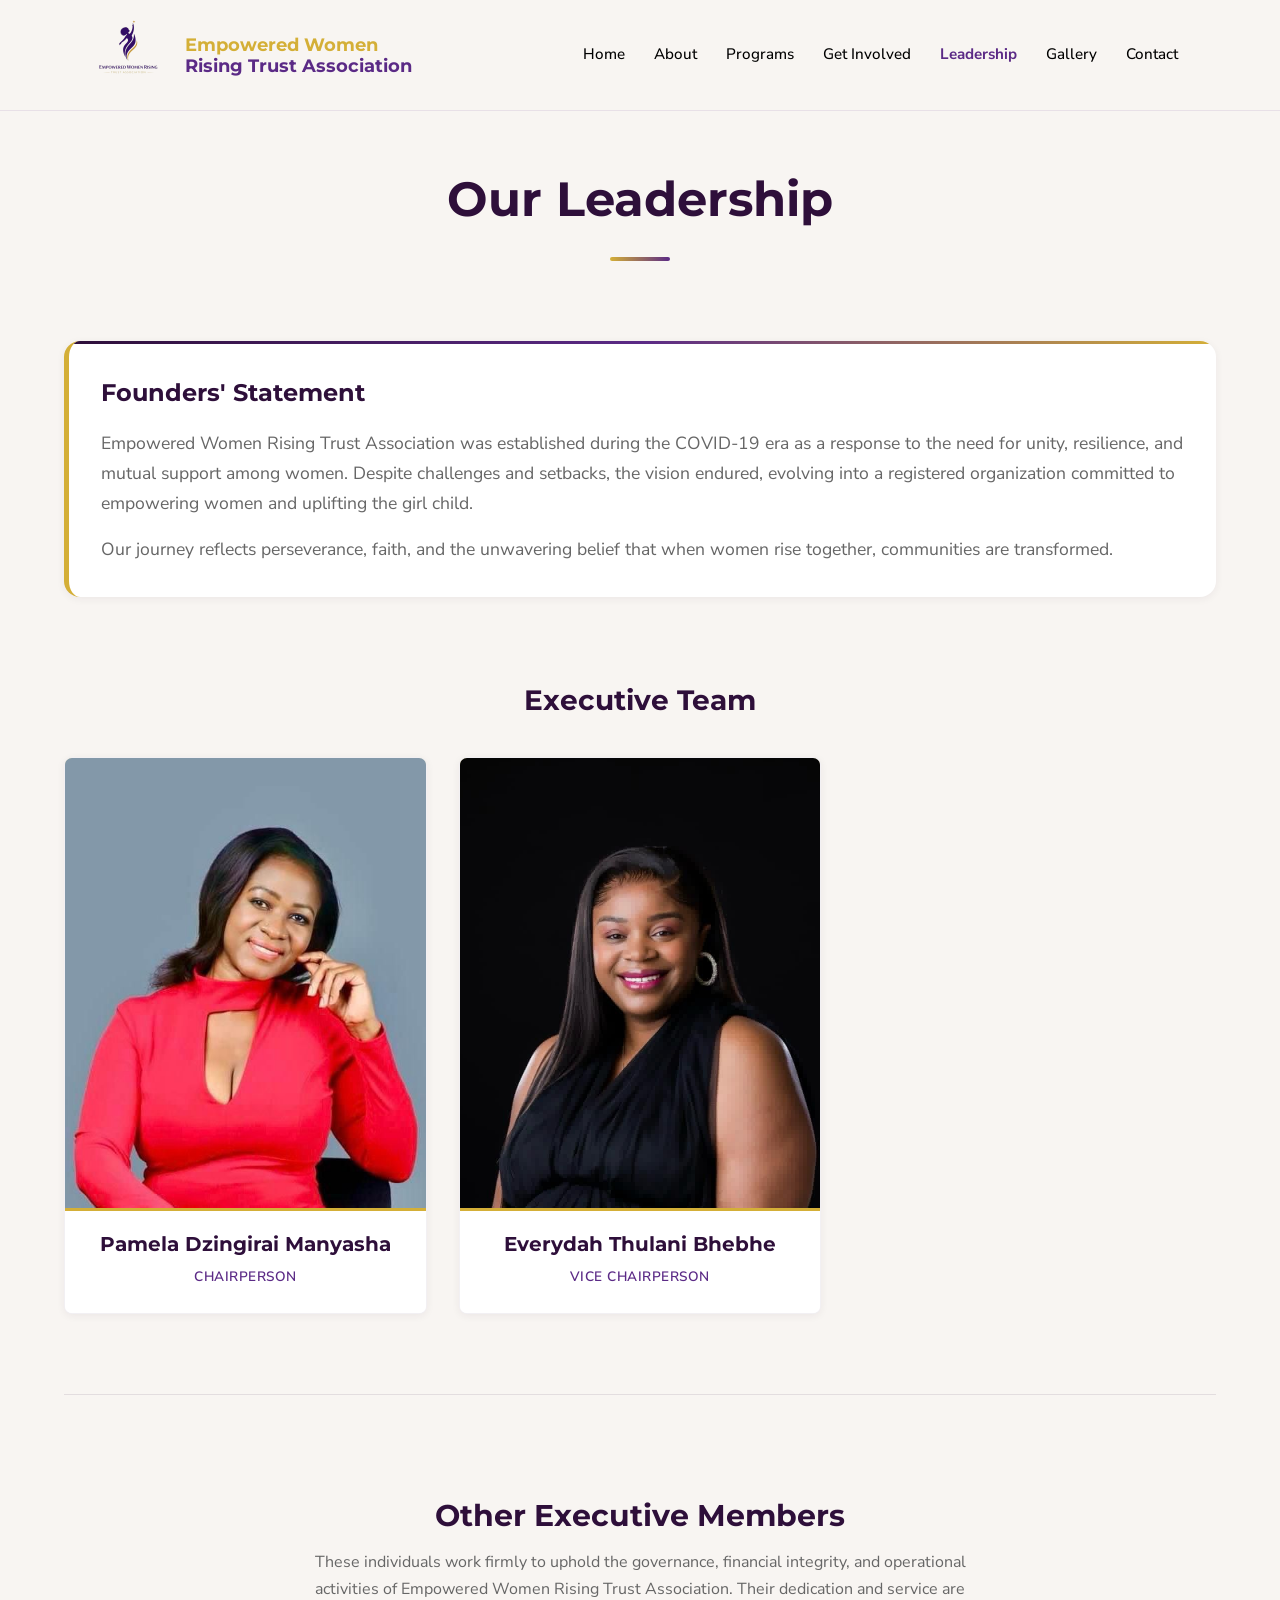
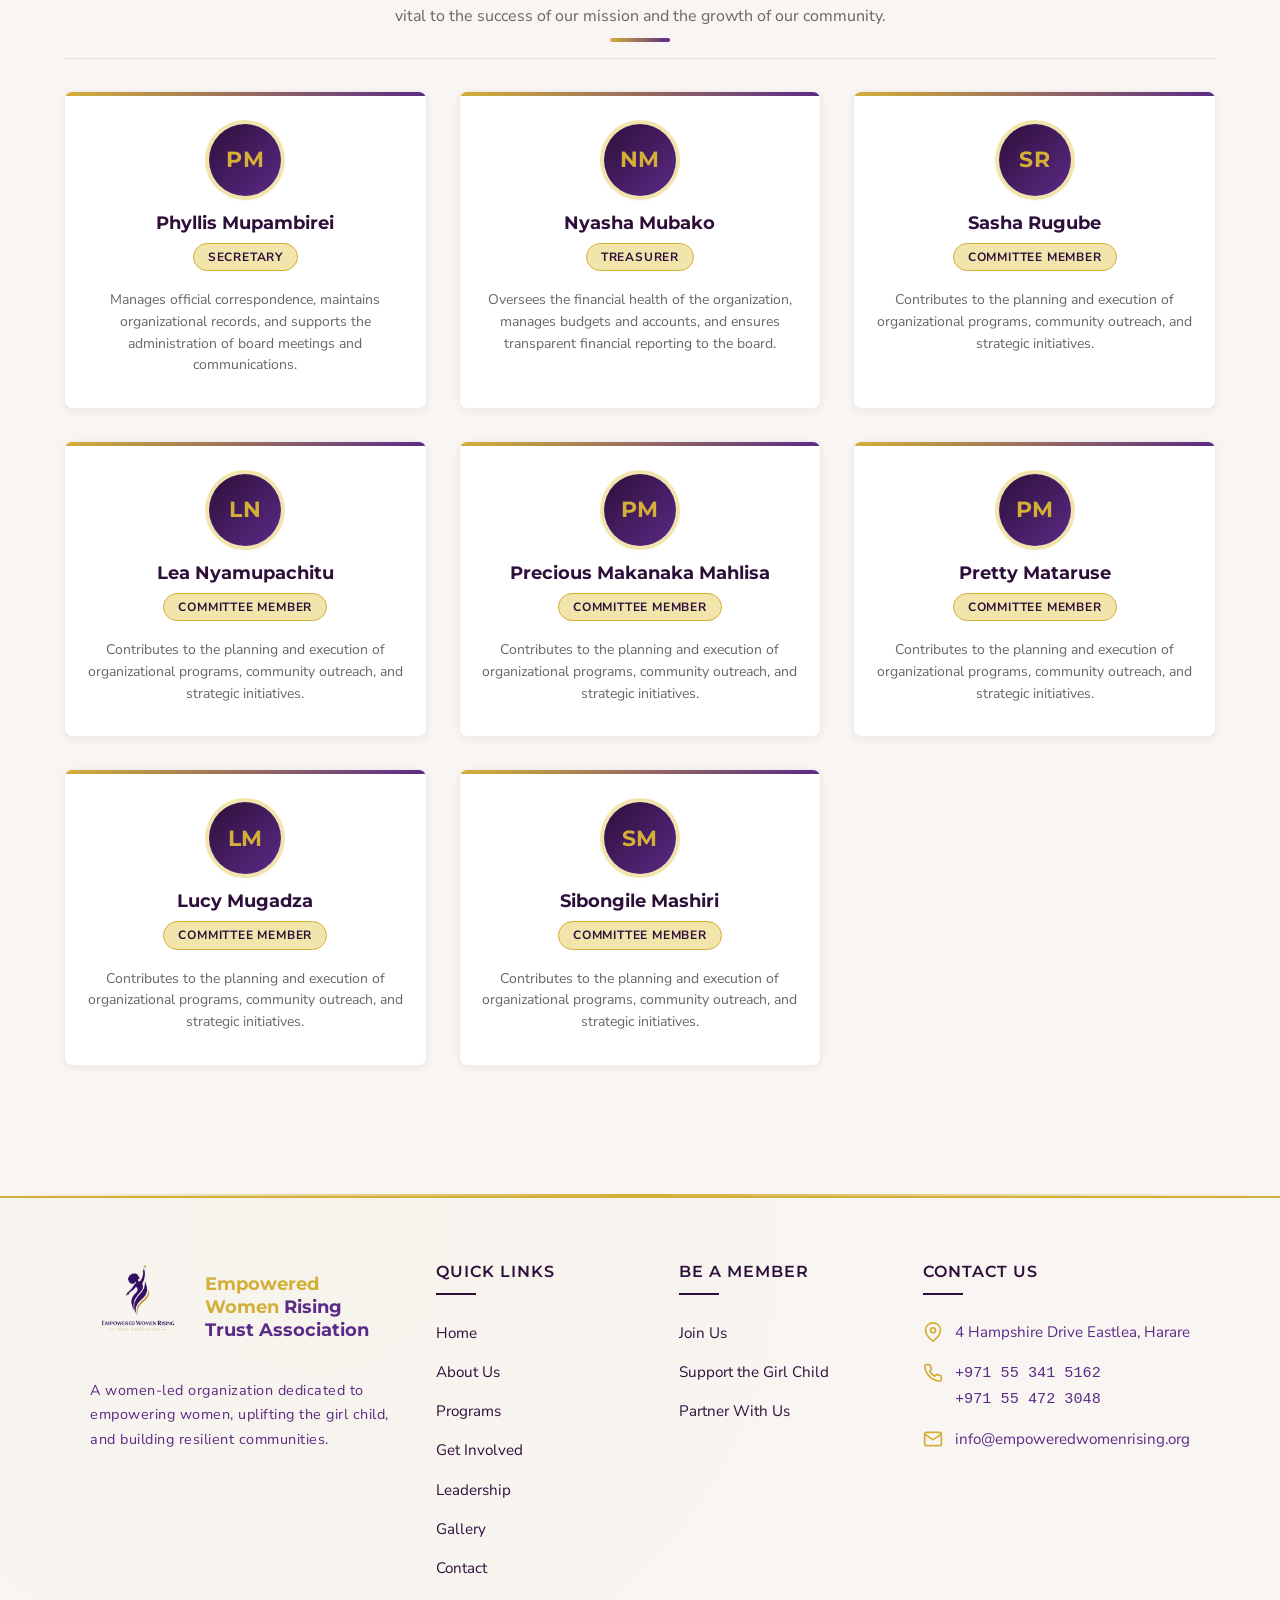
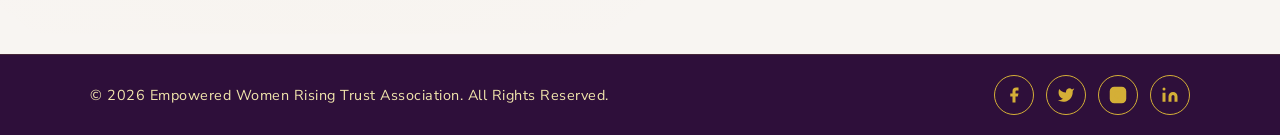
==== leadership.html @ 0caa35fe "Add files via upload" ====
<!DOCTYPE html>
  <html lang="en">
    <head>
      <meta charset="UTF-8" />
      <meta name="viewport" content="width=device-width, initial-scale=1.0" />
      <meta
        name="description"
        content="Meet the leadership team and founders of Empowered Women Rising Trust Association (EWRTA)."
      />
      <title>EWRTA | Leadership</title>

      <!-- Preconnect for performance -->
      <link rel="preconnect" href="https://fonts.googleapis.com" />
      <link rel="preconnect" href="https://fonts.gstatic.com" crossorigin />
      <link
        href="https://fonts.googleapis.com/css2?family=Manrope:wght@200..800&family=Montserrat:ital,wght@0,100..900;1,100..900&family=Noto+Sans:ital,wght@0,100..900;1,100..900&family=Nunito+Sans:ital,opsz,wght@0,6..12,200..1000;1,6..12,200..1000&display=swap"
        rel="stylesheet"
      />
      <link rel="stylesheet" href="./css/style.css" />

      <style>
        /* ============================================================
         ENTERPRISE-GRADE CSS SYSTEM
         Mobile-First | Accessible | Performance Optimized
         Color Palette: EWRTA Brand Colors
         ============================================================ */

        :root {
          /* --- Brand Colors --- */
          --deep-purple: #2e0f3a;
          --rich-purple: #5b2a86;
          --gold: #d4af37;
          --soft-gold: #f1e5ac;
          --off-white: #f8f5f2;
          --text-dark: #333333;

          /* --- Semantic Color Mappings --- */
          --color-primary: var(--deep-purple);
          --color-primary-light: var(--rich-purple);
          --color-accent: var(--gold);
          --color-accent-soft: var(--soft-gold);
          --color-bg-body: var(--off-white);
          --color-bg-card: #ffffff;
          --color-text-main: var(--text-dark);
          --color-text-muted: #666666;

          /* --- Typography Scale (Fluid) --- */
          --font-heading: "Montserrat", system-ui, sans-serif;
          --font-body: "Nunito Sans", system-ui, sans-serif;

          /* --- Spacing Scale (rem) --- */
          --space-xs: 0.5rem;
          --space-sm: 1rem;
          --space-md: 2rem;
          --space-lg: 3rem;
          --space-xl: 5rem;

          /* --- Layout & Effects --- */
          --radius: 8px;
          --radius-lg: 16px;
          --shadow-sm: 0 2px 8px rgba(46, 15, 58, 0.06);
          --shadow-md: 0 8px 24px rgba(46, 15, 58, 0.12);
          --shadow-lg: 0 15px 40px rgba(46, 15, 58, 0.15);
          --transition: 200ms ease-in-out;
        }

        /* --- Global Reset & Base --- */
        *,
        *::before,
        *::after {
          box-sizing: border-box;
          margin: 0;
          padding: 0;
        }

        body {
          font-family: "Nunito Sans", sans-serif;
          font-weight: 400;
          background-color: var(--color-bg-body);
          color: var(--color-text-main);
          line-height: 1.7;
          font-size: 1rem;
          -webkit-font-smoothing: antialiased;
          -moz-osx-font-smoothing: grayscale;
        }

        /* --- Layout Container --- */
        .container-leadership {
          width: 90%;
          max-width: 1200px;
          margin: 0 auto;
          padding: var(--space-lg) 0;
        }

        /* --- Page Header --- */
        .page-header {
          text-align: center;
          margin-bottom: var(--space-xl);
        }

        .page-header h1 {
          font-family: var(--font-heading);
          font-size: clamp(2rem, 5vw, 3rem);
          color: var(--color-primary);
          margin-bottom: var(--space-xs);
          font-weight: 700;
        }

        .page-header::after {
          content: "";
          display: block;
          width: 60px;
          height: 4px;
          background: linear-gradient(
            90deg,
            var(--color-accent),
            var(--color-primary-light)
          );
          margin: var(--space-sm) auto 0;
          border-radius: 2px;
        }

        /* --- Founders Statement Section --- */
        .statement-section {
          background-color: var(--color-bg-card);
          padding: var(--space-md);
          border-radius: var(--radius-lg);
          box-shadow: var(--shadow-sm);
          margin-bottom: var(--space-xl);
          border-left: 5px solid var(--color-accent);
          position: relative;
          overflow: hidden;
        }

        .statement-section::before {
          content: "";
          position: absolute;
          top: 0;
          left: 0;
          right: 0;
          height: 3px;
          background: linear-gradient(
            90deg,
            var(--color-primary),
            var(--color-primary-light),
            var(--color-accent)
          );
        }

        .statement-section h2 {
          font-family: var(--font-heading);
          font-size: 1.5rem;
          color: var(--color-primary);
          margin-bottom: var(--space-sm);
        }

        .statement-section p {
          margin-bottom: var(--space-sm);
          color: var(--color-text-muted);
          font-size: 1.1rem;
          line-height: 1.7;
        }

        .statement-section p:last-child {
          margin-bottom: 0;
        }

        /* --- Leadership Grid System (Executive Section) --- */
        .leadership-section h2 {
          font-family: var(--font-heading);
          font-size: 1.75rem;
          color: var(--color-primary);
          margin-bottom: var(--space-md);
          text-align: center;
        }

        .leadership-grid {
          display: grid;
          grid-template-columns: 1fr;
          gap: var(--space-md);
          justify-content: center;
        }

        @media (min-width: 640px) {
          .leadership-grid {
            grid-template-columns: repeat(2, 1fr);
          }
        }

        @media (min-width: 1024px) {
          .leadership-grid {
            grid-template-columns: repeat(3, 1fr);
          }
        }

        /* --- Profile Card Component (Executive with photos) --- */
        .profile-card {
          background: var(--color-bg-card);
          border-radius: var(--radius);
          overflow: hidden;
          box-shadow: var(--shadow-sm);
          transition: transform var(--transition), box-shadow var(--transition);
          display: flex;
          flex-direction: column;
          border: 1px solid rgba(46, 15, 58, 0.06);
        }

        .profile-card:hover {
          transform: translateY(-5px);
          box-shadow: var(--shadow-lg);
        }

        /* --- Image Area (Placeholder System) --- */
        .profile-image {
          position: relative;
          width: 100%;
          padding-bottom: 125%;
          background: linear-gradient(
            135deg,
            var(--soft-gold),
            var(--color-bg-body)
          );
          overflow: hidden;
        }

        .profile-image img {
          position: absolute;
          top: 0;
          left: 0;
          width: 100%;
          height: 100%;
          object-fit: cover;
          object-position: center top;
          transition: opacity var(--transition);
        }

        /* Placeholder text (visible when image is missing) */
        .profile-image::before {
          content: "No Photo Available";
          position: absolute;
          top: 50%;
          left: 50%;
          transform: translate(-50%, -50%);
          color: var(--rich-purple);
          font-size: 0.9rem;
          text-align: center;
          z-index: 0;
          opacity: 0.5;
        }

        .profile-image img + ::before {
          display: none;
        }

        /* --- Card Content (Executive) --- */
        .profile-content {
          padding: var(--space-sm);
          text-align: center;
          flex-grow: 1;
          display: flex;
          flex-direction: column;
          justify-content: center;
          border-top: 3px solid var(--color-accent);
          background: var(--color-bg-card);
        }

        .profile-content h3 {
          font-family: var(--font-heading);
          font-size: 1.25rem;
          color: var(--color-primary);
          margin-bottom: 4px;
          font-weight: 700;
        }

        .profile-role {
          font-weight: 600;
          color: var(--color-primary-light);
          font-size: 0.85rem;
          text-transform: uppercase;
          letter-spacing: 0.5px;
          margin-bottom: var(--space-xs);
        }

        .profile-bio {
          font-size: 0.9rem;
          color: var(--color-text-muted);
          line-height: 1.5;
        }

        /* ============================================================
         OTHER LEADERSHIP MEMBERS SECTION — NEW STYLES
         No-photo card layout. Responsive 3/2/1 column grid.
         Seamlessly integrated with existing EWRTA brand system.
         ============================================================ */

        /* --- Section Wrapper --- */
        .other-leadership-section {
          /* Top margin separates it visually from the Executive Team above */
          margin-top: var(--space-xl);
          margin-bottom: var(--space-xl);
        }

        /* --- Section Header Block --- */
        .other-leadership-header {
          text-align: center;
          margin-bottom: var(--space-md);
          position: relative;
          padding-bottom: var(--space-sm);
        }

        /* Decorative gradient underline — mirrors .page-header::after */
        .other-leadership-header::after {
          content: "";
          display: block;
          width: 60px;
          height: 4px;
          background: linear-gradient(
            90deg,
            var(--color-accent),
            var(--color-primary-light)
          );
          margin: var(--space-xs) auto 0;
          border-radius: 2px;
        }

        .other-leadership-header h2 {
          font-family: var(--font-heading);
          font-size: clamp(
            1.5rem,
            3vw,
            1.875rem
          ); /* fluid: 1.5rem → 1.875rem */
          font-weight: 700;
          color: var(--color-primary);
          margin-bottom: var(--space-xs);
        }

        .other-leadership-header p {
          font-family: var(--font-body);
          font-size: 1rem;
          color: var(--color-text-muted);
          max-width: 680px;
          margin: var(--space-xs) auto 0;
          line-height: 1.7;
        }

        /* --- Responsive Grid: 1 → 2 → 3 columns --- */
        .other-leadership-grid {
          display: grid;
          grid-template-columns: 1fr; /* Mobile: 1 column  */
          gap: var(--space-md);
        }

        /* Tablet: 2 columns at 640px+ */
        @media (min-width: 640px) {
          .other-leadership-grid {
            grid-template-columns: repeat(2, 1fr);
          }
        }

        /* Desktop: 3 columns at 1024px+ */
        @media (min-width: 1024px) {
          .other-leadership-grid {
            grid-template-columns: repeat(3, 1fr);
          }
        }

        /* --- No-Photo Member Card --- */
        .member-card {
          background: var(--color-bg-card);
          border-radius: var(--radius);
          border: 1px solid rgba(46, 15, 58, 0.08);
          box-shadow: var(--shadow-sm);
          padding: var(--space-md) var(--space-sm);
          display: flex;
          flex-direction: column;
          align-items: center;
          text-align: center;
          transition: transform var(--transition), box-shadow var(--transition),
            border-color var(--transition);
          position: relative;
          overflow: hidden;
        }

        /* Decorative top accent bar — matches .profile-content border-top */
        .member-card::before {
          content: "";
          position: absolute;
          top: 0;
          left: 0;
          right: 0;
          height: 4px;
          background: linear-gradient(
            90deg,
            var(--color-accent),
            var(--color-primary-light)
          );
          border-radius: var(--radius) var(--radius) 0 0;
        }

        /* Subtle hover lift — matches .profile-card:hover */
        .member-card:hover {
          transform: translateY(-5px);
          box-shadow: var(--shadow-lg);
          border-color: rgba(46, 15, 58, 0.14);
        }

        /* --- Role Icon / Avatar Placeholder --- */
        /*
        A decorative monogram circle replaces the profile photo.
        It uses the member's initials set via the data-initials attribute.
        Falls back to a generic icon if not provided.
      */
        .member-avatar {
          width: 72px;
          height: 72px;
          border-radius: 50%;
          background: linear-gradient(
            135deg,
            var(--color-primary) 0%,
            var(--color-primary-light) 100%
          );
          display: flex;
          align-items: center;
          justify-content: center;
          margin-bottom: var(--space-sm);
          flex-shrink: 0;
          /* Soft golden ring to tie into brand accent */
          box-shadow: 0 0 0 4px var(--soft-gold), var(--shadow-sm);
        }

        .member-avatar span {
          font-family: var(--font-heading);
          font-size: 1.35rem;
          font-weight: 700;
          color: var(--color-accent);
          letter-spacing: 0.5px;
          text-transform: uppercase;
          line-height: 1;
          user-select: none;
        }

        /* --- Card Text Content --- */
        .member-info {
          display: flex;
          flex-direction: column;
          align-items: center;
          gap: 4px;
          flex-grow: 1;
        }

        /* Member Name */
        .member-name {
          font-family: var(--font-heading);
          font-size: 1.1rem;
          font-weight: 700;
          color: var(--color-primary);
          margin-bottom: 2px;
          line-height: 1.3;
        }

        /* Role Badge — pill shape matching brand colors */
        .member-role-badge {
          display: inline-block;
          font-family: var(--font-body);
          font-size: 0.75rem;
          font-weight: 700;
          text-transform: uppercase;
          letter-spacing: 0.8px;
          color: var(--color-primary);
          background-color: var(--color-accent-soft);
          border: 1px solid var(--color-accent);
          border-radius: 999px; /* pill shape */
          padding: 3px 14px;
          margin-top: 2px;
          margin-bottom: var(--space-xs);
        }

        /* Short responsibility description */
        .member-description {
          font-family: var(--font-body);
          font-size: 0.875rem;
          color: var(--color-text-muted);
          line-height: 1.55;
          margin-top: 6px;
        }

        /* --- Divider between Executive section and Other Leadership section --- */
        .section-divider {
          border: none;
          border-top: 1px solid rgba(46, 15, 58, 0.1);
          margin: var(--space-xl) 0 var(--space-xl);
        }

        /* ============================================================
         GLOBAL ACCESSIBILITY & UTILITY
         ============================================================ */

        /* Focus states */
        a:focus,
        button:focus {
          outline: 3px solid var(--color-accent);
          outline-offset: 2px;
        }

        /* Text selection */
        ::selection {
          background: var(--color-accent);
          color: var(--color-primary);
        }
      </style>
    </head>
    <body>
      <!-- =====================================================
         SITE HEADER (Unchanged from original template)
         ===================================================== -->
      <header>
        <div class="container">
          <div class="header-left">
            <img class="logo" src="./img/ewrta.png" alt="EWRTA Logo" />
            <div id="branding">
              <h1><span class="highlight">Empowered Women</span></h1>
              <h1>Rising Trust Association</h1>
            </div>
          </div>
          <input type="checkbox" id="nav-toggle" class="nav-toggle" />
          <label for="nav-toggle" class="menu-icon" aria-label="Toggle Menu">
            <span></span><span></span><span></span>
          </label>
          <nav>
            <ul>
              <li><a href="./index.html">Home</a></li>
              <li><a href="./about.html">About</a></li>
              <li><a href="./programs&initiatives.html">Programs</a></li>
              <li><a href="./get-involved.html">Get Involved</a></li>
              <li class="current">
                <a href="./leadership.html">Leadership</a>
              </li>
              <li><a href="./gallery.html">Gallery</a></li>
              <li><a href="./contact.html">Contact</a></li>
            </ul>
          </nav>
        </div>
      </header>

      <!-- =====================================================
         MAIN CONTENT
         ===================================================== -->
      <main class="container-leadership" role="main">
        <!-- ── Page Title ──────────────────────────────────── -->
        <section class="page-header">
          <h1>Our Leadership</h1>
        </section>

        <!-- ── Founders' Statement ────────────────────────── -->
        <section class="statement-section" aria-labelledby="statement-heading">
          <h2 id="statement-heading">Founders' Statement</h2>
          <p>
            Empowered Women Rising Trust Association was established during the
            COVID-19 era as a response to the need for unity, resilience, and
            mutual support among women. Despite challenges and setbacks, the
            vision endured, evolving into a registered organization committed to
            empowering women and uplifting the girl child.
          </p>
          <p>
            Our journey reflects perseverance, faith, and the unwavering belief
            that when women rise together, communities are transformed.
          </p>
        </section>

        <!-- ── Executive Team (Original, Unchanged) ───────── -->
        <section class="leadership-section" aria-labelledby="team-heading">
          <h2 id="team-heading">Executive Team</h2>

          <div class="leadership-grid">
            <!-- Card 1: Chairperson -->
            <article class="profile-card">
              <figure class="profile-image">
                <img
                  src="./img/g9.jpeg"
                  alt="Portrait of Pamela Dzingirai Manyasha, Chairperson"
                  loading="lazy"
                />
              </figure>
              <div class="profile-content">
                <h3>Pamela Dzingirai Manyasha</h3>
                <span class="profile-role">Chairperson</span>
                <p class="profile-bio"></p>
              </div>
            </article>

            <!-- Card 2: Vice Chairperson -->
            <article class="profile-card">
              <figure class="profile-image">
                <img
                  src="./img/g10.jpeg"
                  alt="Portrait of Everydah Thulani Bhebhe, Vice Chairperson"
                  loading="lazy"
                />
              </figure>
              <div class="profile-content">
                <h3>Everydah Thulani Bhebhe</h3>
                <span class="profile-role">Vice Chairperson</span>
                <p class="profile-bio"></p>
              </div>
            </article>
          </div>
        </section>
        <!-- ── END: Executive Team ─────────────────────────── -->

        <!-- =====================================================
           SECTION DIVIDER
           Visual separator between Executive and Other Leadership
           ===================================================== -->
        <hr class="section-divider" aria-hidden="true" />

        <!-- =====================================================
           OTHER LEADERSHIP MEMBERS SECTION
           ─────────────────────────────────────────────────────
           Displays: Secretary, Treasurer, and six Committee
           Members in a responsive no-photo card grid.

           HOW TO EDIT:
           • To update a name → change the text inside <h3 class="member-name">
           • To update initials → change the text inside <span> inside .member-avatar
           • To update role → change the text inside <span class="member-role-badge">
           • To update description → change text inside <p class="member-description">
           • To add a new card → copy any <article class="member-card"> block
           ===================================================== -->
        <section
          class="other-leadership-section"
          aria-labelledby="other-leadership-heading"
        >
          <!-- Section Header -->
          <header class="other-leadership-header">
            <h2 id="other-leadership-heading">Other Executive Members</h2>
            <p>
              These individuals work firmly to uphold
              the governance, financial integrity, and operational activities of
              Empowered Women Rising Trust Association. Their dedication and service are vital to the success of
              our mission and the growth of our community.
            </p>
          </header>

          <!-- ── Member Cards Grid ──────────────────────────── -->
          <div class="other-leadership-grid">
            <!-- ── CARD: Secretary ──────────────────────────── -->
            <!--
            Edit: Replace "Phyllis Mupambirei" with the actual member name.
            Edit: Replace "PM" with the member's initials (max 2–3 letters).
          -->
            <article
              class="member-card"
              aria-label="Leadership card for Secretary"
            >
              <!-- Initials Avatar -->
              <div class="member-avatar" aria-hidden="true">
                <span>PM</span>
              </div>
              <!-- Member Info -->
              <div class="member-info">
                <h3 class="member-name">Phyllis Mupambirei</h3>
                <span class="member-role-badge">Secretary</span>
                <p class="member-description">
                  Manages official correspondence, maintains organizational
                  records, and supports the administration of board meetings and
                  communications.
                </p>
              </div>
            </article>
            <!-- ── END: Secretary ────────────────────────────── -->

            <!-- ── CARD: Treasurer ───────────────────────────── -->
            <!--
            Edit: Replace "Nyasha Mubako" with the actual member name.
            Edit: Replace "NM" with the member's initials.
          -->
            <article
              class="member-card"
              aria-label="Leadership card for Treasurer"
            >
              <div class="member-avatar" aria-hidden="true">
                <span>NM</span>
              </div>
              <div class="member-info">
                <h3 class="member-name">Nyasha Mubako</h3>
                <span class="member-role-badge">Treasurer</span>
                <p class="member-description">
                  Oversees the financial health of the organization, manages
                  budgets and accounts, and ensures transparent financial
                  reporting to the board.
                </p>
              </div>
            </article>
            <!-- ── END: Treasurer ────────────────────────────── -->

            <!-- ── CARD: Committee Member 1 ──────────────────── -->
            <!--
            Edit: Replace "Member Name" with the actual member name.
            Edit: Replace "XX" with the member's initials.
          -->
            <article
              class="member-card"
              aria-label="Leadership card for Committee Member"
            >
              <div class="member-avatar" aria-hidden="true">
                <span>SR</span>
              </div>
              <div class="member-info">
                <h3 class="member-name">Sasha Rugube</h3>
                <span class="member-role-badge">Committee Member</span>
                <p class="member-description">
                  Contributes to the planning and execution of organizational
                  programs, community outreach, and strategic initiatives.
                </p>
              </div>
            </article>
            <!-- ── END: Committee Member 1 ───────────────────── -->

            <!-- ── CARD: Committee Member 2 ──────────────────── -->
            <article
              class="member-card"
              aria-label="Leadership card for Committee Member"
            >
              <div class="member-avatar" aria-hidden="true">
                <span>LN</span>
              </div>
              <div class="member-info">
                <h3 class="member-name">Lea Nyamupachitu</h3>
                <span class="member-role-badge">Committee Member</span>
                <p class="member-description">
                  Contributes to the planning and execution of organizational
                  programs, community outreach, and strategic initiatives.
                </p>
              </div>
            </article>
            <!-- ── END: Committee Member 2 ───────────────────── -->

            <!-- ── CARD: Committee Member 3 ──────────────────── -->
            <article
              class="member-card"
              aria-label="Leadership card for Committee Member"
            >
              <div class="member-avatar" aria-hidden="true">
                <span>PM</span>
              </div>
              <div class="member-info">
                <h3 class="member-name">Precious Makanaka Mahlisa</h3>
                <span class="member-role-badge">Committee Member</span>
                <p class="member-description">
                  Contributes to the planning and execution of organizational
                  programs, community outreach, and strategic initiatives.
                </p>
              </div>
            </article>
            <!-- ── END: Committee Member 3 ───────────────────── -->

            <!-- ── CARD: Committee Member 4 ──────────────────── -->
            <article
              class="member-card"
              aria-label="Leadership card for Committee Member"
            >
              <div class="member-avatar" aria-hidden="true">
                <span>PM</span>
              </div>
              <div class="member-info">
                <h3 class="member-name">Pretty Mataruse</h3>
                <span class="member-role-badge">Committee Member</span>
                <p class="member-description">
                  Contributes to the planning and execution of organizational
                  programs, community outreach, and strategic initiatives.
                </p>
              </div>
            </article>
            <!-- ── END: Committee Member 4 ───────────────────── -->

            <!-- ── CARD: Committee Member 5 ──────────────────── -->
            <article
              class="member-card"
              aria-label="Leadership card for Committee Member"
            >
              <div class="member-avatar" aria-hidden="true">
                <span>LM</span>
              </div>
              <div class="member-info">
                <h3 class="member-name">Lucy Mugadza</h3>
                <span class="member-role-badge">Committee Member</span>
                <p class="member-description">
                  Contributes to the planning and execution of organizational
                  programs, community outreach, and strategic initiatives.
                </p>
              </div>
            </article>
            <!-- ── END: Committee Member 5 ───────────────────── -->

            <!-- ── CARD: Committee Member 6 ──────────────────── -->
            <article
              class="member-card"
              aria-label="Leadership card for Committee Member"
            >
              <div class="member-avatar" aria-hidden="true">
                <span>SM</span>
              </div>
              <div class="member-info">
                <h3 class="member-name">Sibongile Mashiri</h3>
                <span class="member-role-badge">Committee Member</span>
                <p class="member-description">
                  Contributes to the planning and execution of organizational
                  programs, community outreach, and strategic initiatives.
                </p>
              </div>
            </article>
            <!-- ── END: Committee Member 6 ───────────────────── -->
          </div>
          <!-- ── END: Member Cards Grid ─────────────────────── -->
        </section>
        <!-- ── END: Other Leadership Members Section ───────── -->
      </main>

      <hr class="divider" />

      <!-- =====================================================
         SITE FOOTER (Unchanged from original template)
         ===================================================== -->
      <footer class="site-footer">
        <div class="footer-top">
          <div class="container footer-grid">
            <!-- About -->
            <div class="footer-section footer-about">
              <div class="footer-branding">
                <img
                  class="footer-logo"
                  src="./img/ewrta.png"
                  alt="EWRTA Logo"
                />
                <h3>
                  <span class="emp">Empowered Women</span> Rising Trust
                  Association
                </h3>
              </div>
              <p id="footer-description">
                A women-led organization dedicated to empowering women,
                uplifting the girl child, and building resilient communities.
              </p>
            </div>

            <!-- Quick Links -->
            <div class="footer-section">
              <h4 class="footer-heading">Quick Links</h4>
              <ul class="footer-links">
                <li><a href="./index.html">Home</a></li>
                <li><a href="./about.html">About Us</a></li>
                <li><a href="./programs&initiatives.html">Programs</a></li>
                <li><a href="./get-involved.html">Get Involved</a></li>
                <li><a href="./leadership.html">Leadership</a></li>
                <li><a href="./gallery.html">Gallery</a></li>
                <li><a href="./contact.html">Contact</a></li>
              </ul>
            </div>

            <!-- Initiatives -->
            <div class="footer-section">
              <h4 class="footer-heading">Be A Member</h4>
              <ul class="footer-links">
                <li><a href="./contact.html">Join Us</a></li>
                <li><a href="#">Support the Girl Child</a></li>
                <li><a href="#">Partner With Us</a></li>
              </ul>
            </div>

            <!-- Contact Info -->
            <div class="footer-section">
              <h4 class="footer-heading">Contact Us</h4>
              <ul class="footer-contact">
                <li>
                  <svg
                    class="contact-icon"
                    viewBox="0 0 24 24"
                    fill="none"
                    stroke="currentColor"
                    stroke-width="2"
                  >
                    <path
                      d="M21 10c0 7-9 13-9 13s-9-6-9-13a9 9 0 0 1 18 0z"
                    ></path>
                    <circle cx="12" cy="10" r="3"></circle>
                  </svg>
                  <span>4 Hampshire Drive Eastlea, Harare</span>
                </li>
                <li>
                  <svg
                    class="contact-icon"
                    viewBox="0 0 24 24"
                    fill="none"
                    stroke="currentColor"
                    stroke-width="2"
                  >
                    <path
                      d="M22 16.92v3a2 2 0 0 1-2.18 2 19.79 19.79 0 0 1-8.63-3.07 19.5 19.5 0 0 1-6-6 19.79 19.79 0 0 1-3.07-8.67A2 2 0 0 1 4.11 2h3a2 2 0 0 1 2 1.72 12.84 12.84 0 0 0 .7 2.81 2 2 0 0 1-.45 2.11L8.09 9.91a16 16 0 0 0 6 6l1.27-1.27a2 2 0 0 1 2.11-.45 12.84 12.84 0 0 0 2.81.7A2 2 0 0 1 22 16.92z"
                    ></path>
                  </svg>
                  <span>
                    <pre>+971 55 341 5162</pre>
                    <pre>+971 55 472 3048</pre>
                  </span>
                </li>
                <li>
                  <svg
                    class="contact-icon"
                    viewBox="0 0 24 24"
                    fill="none"
                    stroke="currentColor"
                    stroke-width="2"
                  >
                    <path
                      d="M4 4h16c1.1 0 2 .9 2 2v12c0 1.1-.9 2-2 2H4c-1.1 0-2-.9-2-2V6c0-1.1.9-2 2-2z"
                    ></path>
                    <polyline points="22,6 12,13 2,6"></polyline>
                  </svg>
                  <span>info@empoweredwomenrising.org</span>
                </li>
              </ul>
            </div>
          </div>
        </div>

        <div class="footer-bottom">
          <div class="container footer-bottom-content">
            <p class="copyright">
              © 2026 Empowered Women Rising Trust Association. All Rights
              Reserved.
            </p>
            <div class="footer-social">
              <a href="#" class="social-link" aria-label="Facebook">
                <svg viewBox="0 0 24 24" fill="currentColor">
                  <path
                    d="M18 2h-3a5 5 0 0 0-5 5v3H7v4h3v8h4v-8h3l1-4h-4V7a1 1 0 0 1 1-1h3z"
                  ></path>
                </svg>
              </a>
              <a href="#" class="social-link" aria-label="Twitter">
                <svg viewBox="0 0 24 24" fill="currentColor">
                  <path
                    d="M23 3a10.9 10.9 0 0 1-3.14 1.53 4.48 4.48 0 0 0-7.86 3v1A10.66 10.66 0 0 1 3 4s-4 9 5 13a11.64 11.64 0 0 1-7 2c9 5 20 0 20-11.5a4.5 4.5 0 0 0-.08-.83A7.72 7.72 0 0 0 23 3z"
                  ></path>
                </svg>
              </a>
              <a href="#" class="social-link" aria-label="Instagram">
                <svg
                  viewBox="0 0 24 24"
                  fill="none"
                  stroke="currentColor"
                  stroke-width="2"
                >
                  <rect x="2" y="2" width="20" height="20" rx="5" ry="5"></rect>
                  <path
                    d="M16 11.37A4 4 0 1 1 12.63 8 4 4 0 0 1 16 11.37z"
                  ></path>
                  <line x1="17.5" y1="6.5" x2="17.51" y2="6.5"></line>
                </svg>
              </a>
              <a href="#" class="social-link" aria-label="LinkedIn">
                <svg viewBox="0 0 24 24" fill="currentColor">
                  <path
                    d="M16 8a6 6 0 0 1 6 6v7h-4v-7a2 2 0 0 0-2-2 2 2 0 0 0-2 2v7h-4v-7a6 6 0 0 1 6-6z"
                  ></path>
                  <rect x="2" y="9" width="4" height="12"></rect>
                  <circle cx="4" cy="4" r="2"></circle>
                </svg>
              </a>
            </div>
          </div>
        </div>
      </footer>
    </body>
  </html>
</V>
---- css/style.css ----
/* ===== GLOBAL RESET & VARIABLES ===== */
:root {
  --deep-purple: #2E0F3A;
  --rich-purple: #5B2A86;
  --gold: #D4AF37;
  --soft-gold: #F1E5AC;
  --off-white: #F8F5F2;
  --text-dark: #333333;
}

* {
  margin: 0;
  padding: 0;
  box-sizing: border-box;
}

body {
  font-family: "Nunito Sans", sans-serif;
  font-weight: 400;
  line-height: 1.7;
  color: var(--text-dark);
  background-color: var(--off-white);
}

ul {
  list-style: none;
}

img {
  max-width: 100%;
  height: auto;
}

.container {
  width: 90%;
  max-width: 1100px;
  margin: auto;
  overflow: hidden; /* Containing floats if needed, but mostly using flex now */
}

/* ===== HEADER & NAVIGATION ===== */
header {
  background: #F8F5F2;
  padding: 15px 0;
  border-bottom: 1px solid rgba(91, 42, 134, 0.1);
  position: sticky;
  top: 0;
  z-index: 999;
}

header .container {
  display: flex;
  justify-content: space-between;
  align-items: center;
  position: relative;
}

.header-left {
  display: flex;
  align-items: center;
  gap: 15px;
}

.logo {
  width: 80px; /* Adjusted for better header fit */
  height: auto;
}

#branding h1 {
  font-family: "Montserrat", sans-serif;
  font-size: 1.1rem;
  line-height: 1.2;
  color: var(--rich-purple);
  margin: 0;
  font-weight: 700;
}

.highlight {
  color: var(--gold);
}

/* NAVIGATION */
nav ul {
  display: flex;
  gap: 5px;
}

nav a {
  text-decoration: none;
  color: #000000;
  font-size: 0.95rem;
  padding: 8px 12px;
  border-radius: 4px;
  transition: all 0.3s ease;
  font-weight: 500;
}

nav li.current a {
  color: var(--rich-purple);
  font-weight: 700;
}

nav a:hover {
  color: var(--rich-purple);
  background-color: rgba(91, 42, 134, 0.05);
}

/* HAMBURGER MENU (Hidden on Desktop) */
.menu-icon,
.nav-toggle {
  display: none;
}

/* ===== SHOWCASE HERO SECTION ===== */
#showcase {
  position: relative;
  min-height: 80vh; /* Flexible height */
  background: 
    linear-gradient(
      rgba(46, 15, 58, 0.88),
      rgba(46, 15, 58, 0.88)
    ),
    url('../img/ewrta.png') no-repeat center center/cover;
  
  display: flex;
  align-items: center;
  justify-content: center;
  text-align: center;
  color: #F8F5F2;
  padding: 60px 20px;
  border-bottom: 4px solid var(--gold);
}

#showcase h1 {
  font-family: 'Montserrat', sans-serif;
  font-size: 3rem; /* 48px */
  color: var(--gold);
  margin-bottom: 20px;
  font-weight: 700;
}

#showcase p {
  max-width: 700px;
  margin: auto;
  font-size: 1.2rem;
  color: var(--soft-gold);
}

/* ===== CTA BUTTONS SECTION ===== */
#cta-buttons {
  background-color: var(--off-white);
  padding: 60px 20px;
  text-align: center;
  border-bottom: 4px solid var(--gold);
}

.section-title {
  color: var(--gold);
  font-size: 2rem;
  margin-bottom: 30px;
  font-family: 'Montserrat', sans-serif;
  letter-spacing: 1px;
}

.button-group {
  display: flex;
  justify-content: center;
  gap: 20px;
  flex-wrap: wrap;
}

.btn {
  padding: 14px 34px;
  font-weight: 600;
  border-radius: 8px;
  text-decoration: none;
  transition: all 0.3s ease;
  letter-spacing: 0.5px;
  font-family: 'Nunito Sans', sans-serif;
  display: inline-block;
}

.btn-purple {
  background-color: var(--rich-purple);
  color: var(--off-white);
  border: 2px solid transparent;
}

.btn-purple:hover {
  background-color: transparent;
  border-color: var(--gold);
  color: var(--gold);
  box-shadow: 0 0 15px rgba(212, 175, 55, 0.2);
}

/* ===== WHO WE ARE SECTION ===== */
#whoweare, #why-we-exist {
  background: var(--deep-purple);
  color: var(--off-white);
  padding: 80px 20px;
  text-align: center;
}

#whoweare h3, #why-we-exist h3 {
  font-family: 'Montserrat', sans-serif;
  font-size: 2rem;
  color: var(--gold);
  margin-bottom: 25px;
  position: relative;
  display: inline-block;
}

/* Gold underline effect */
#whoweare h3::after, #why-we-exist h3::after {
  content: "";
  width: 70px;
  height: 3px;
  background: var(--gold);
  display: block;
  margin: 10px auto 0;
  border-radius: 2px;
}

#whoweare p, #why-we-exist p {
  max-width: 800px;
  margin: 0 auto 20px;
  font-size: 1.05rem;
  color: var(--soft-gold);
}

/* ===== FOCUS AREAS SECTION ===== */
.focus-section {
  background-color: #F8F5F2;
  padding: 80px 20px;
  text-align: center;
}

/* Header Styling */
.section-header {
  margin-bottom: 50px;
}

.section-title {
  font-family: 'Montserrat', sans-serif;
  font-size: 2.2rem;
  color: var(--deep-purple);
  margin-bottom: 15px;
  font-weight: 700;
}

.section-title::after {
  content: "";
  width: 60px;
  height: 3px;
  background: var(--gold);
  display: block;
  margin: 15px auto 0;
  border-radius: 2px;
}

.section-subtitle {
  color: #666;
  font-size: 1.1rem;
  max-width: 600px;
  margin: 0 auto;
}

/* Grid Layout */
.focus-grid {
  display: grid;
  grid-template-columns: repeat(auto-fit, minmax(240px, 1fr));
  gap: 30px;
  align-items: stretch;
}

/* Card Styling */
.focus-card {
  background: white;
  padding: 40px 25px;
  border-radius: 12px;
  transition: all 0.4s cubic-bezier(0.165, 0.84, 0.44, 1); /* Smooth curve */
  border: 1px solid rgba(0,0,0,0.05);
  box-shadow: 0 5px 20px rgba(0,0,0,0.03);
  position: relative;
  overflow: hidden;
  display: flex;
  flex-direction: column;
  align-items: center;
}

/* Hover Effects */
.focus-card:hover {
  transform: translateY(-10px);
  box-shadow: 0 15px 40px rgba(91, 42, 134, 0.12);
  border-color: var(--gold);
}

/* Gold accent line that slides in on top */
.focus-card::before {
  content: '';
  position: absolute;
  top: 0;
  left: 0;
  width: 100%;
  height: 4px;
  background: var(--gold);
  transform: scaleX(0);
  transition: transform 0.4s ease;
}

.focus-card:hover::before {
  transform: scaleX(1);
}

/* Icon Container (The Circle) */
.focus-card__icon-box {
  width: 80px;
  height: 80px;
  background: rgba(91, 42, 134, 0.05); /* Light purple bg */
  border-radius: 50%;
  display: flex;
  align-items: center;
  justify-content: center;
  margin-bottom: 25px;
  transition: all 0.4s ease;
}

.focus-card:hover .focus-card__icon-box {
  background: var(--rich-purple); /* Background turns purple */
  transform: scale(1.1) rotate(5deg);
}

/* The SVG Icon itself */
.focus-card__icon {
  width: 36px;
  height: 36px;
  stroke: var(--rich-purple);
  transition: all 0.4s ease;
}

.focus-card:hover .focus-card__icon {
  stroke: white; /* Icon turns white */
}

/* Typography */
.focus-card__title {
  font-size: 1.2rem;
  color: var(--deep-purple);
  font-weight: 700;
  font-family: 'Montserrat', sans-serif;
  margin-bottom: 15px;
}

.focus-card__text {
  font-size: 0.95rem;
  color: #666;
  line-height: 1.6;
  margin: 0;
}

/* Mobile Responsive */
@media (max-width: 768px) {
  .section-title {
    font-size: 1.8rem;
  }
  
  .focus-card {
    padding: 30px 20px;
  }
}

/* =========================================
   RESPONSIVE MOBILE STYLES (Max 768px)
   ========================================= */
@media (max-width: 768px) {
  
  /* Header & Nav Mobile */
  header .container {
    flex-wrap: wrap;
  }

  .header-left {
    z-index: 10;
  }

  /* Hamburger Icon Styling */
  .menu-icon {
    display: block;
    cursor: pointer;
    position: absolute;
    top: 20px;
    right: 20px;
    z-index: 20;
  }

  .menu-icon span {
    display: block;
    width: 25px;
    height: 3px;
    background-color: var(--rich-purple);
    margin-bottom: 5px;
    transition: transform 0.3s ease;
  }

  /* Hide Nav by default */
  nav {
    display: none;
    width: 100%;
    order: 3; /* Pushes it below branding */
    padding-top: 20px;
  }

  /* Toggle Nav Open State */
  .nav-toggle:checked ~ nav {
    display: block;
  }

  /* Animate Hamburger to X */
  .nav-toggle:checked ~ .menu-icon span:nth-child(1) {
    transform: rotate(45deg) translate(5px, 5px);
  }
  .nav-toggle:checked ~ .menu-icon span:nth-child(2) {
    opacity: 0;
  }
  .nav-toggle:checked ~ .menu-icon span:nth-child(3) {
    transform: rotate(-45deg) translate(7px, -6px);
  }

  nav ul {
    flex-direction: column;
    text-align: center;
    width: 100%;
  }

  nav a {
    display: block;
    padding: 15px;
    border-bottom: 1px solid rgba(91, 42, 134, 0.1);
  }

  /* Hero Mobile */
  #showcase {
    min-height: 70vh;
    padding: 40px 20px;
  }

  #showcase h1 {
    font-size: 2rem; /* Smaller on mobile */
  }

  #showcase p {
    font-size: 1rem; /* Smaller on mobile */
  }

  /* Sections Mobile */
  .section-title {
    font-size: 1.6rem;
  }

  #whoweare h3, #boxes h3, #why-we-exist h3 {
    font-size: 1.6rem;
  }

  /* Buttons Mobile */
  .button-group {
    flex-direction: column;
    align-items: center;
    gap: 15px;
  }

  .btn {
    width: 100%;
    max-width: 300px;
    text-align: center;
  }
}

/* ===== FOOTER SECTION ===== */

.divider {
  border: none;
  height: 2px;
  background: linear-gradient(to right, transparent, var(--gold), transparent);
  margin: 0;
}

.site-footer p {
  margin: 0;
  font-size: 0.9rem;
  letter-spacing: 0.5px;
  color: var(--deep-purple);
}

.site-footer {
  background-color: var(--off-white);
  color: var(--soft-gold);
  border-top: 2px solid var(--gold);
  /* Override the simple centering from previous CSS */
  padding: 0; 
  text-align: left;
}

.footer-top {
  padding: 60px 0 40px;
  position: relative;
}

/* Subtle pattern overlay for texture */
.footer-top::before {
  content: '';
  position: absolute;
  top: 0; left: 0; right: 0; bottom: 0;
  background-image: radial-gradient(circle at 25% 10%, rgba(212, 175, 55, 0.03) 0%, transparent 50%);
  pointer-events: none;
}

/* 4-Column Grid Layout */
.footer-grid {
  display: grid;
  grid-template-columns: 1.5fr 1fr 1fr 1.2fr;
  gap: 40px;
  position: relative;
  z-index: 1;
}

/* Footer Branding Section */
.footer-branding {
  display: flex;
  align-items: center;
  gap: 15px;
  margin-bottom: 20px;
  color: var(--deep-purple);
}

.footer-logo {
  width: 100px;
  height: auto;
  object-fit: contain;
}

.footer-branding h3 {
  font-family: 'Montserrat', sans-serif;
  font-size: 1.1rem;
  font-weight: 700;
  color: var(--rich-purple);
  line-height: 1.3;
  margin: 0;
}

.emp {
  color: var(--gold);
}

#footer-description {
  color: var(--rich-purple);
}

.footer-description {
  color: var(--deep-purple);
  font-size: 0.95rem;
  line-height: 1.7;
}

/* Footer Section Headings */
.footer-heading {
  font-family: 'Montserrat', sans-serif;
  font-size: 1rem;
  font-weight: 600;
  color: var(--deep-purple);
  text-transform: uppercase;
  letter-spacing: 1px;
  margin-bottom: 25px;
  position: relative;
  padding-bottom: 10px;
}

/* Gold underline effect for headings */
.footer-heading::after {
  content: "";
  width: 40px;
  height: 2px;
  background: var(--deep-purple);
  position: absolute;
  bottom: 0;
  left: 0;
}

/* Quick Links & Initiatives Lists */
.footer-links {
  list-style: none;
}

.footer-links li {
  margin-bottom: 12px;
}

.footer-links a {
  color: var(--deep-purple);
  text-decoration: none;
  font-size: 0.95rem;
  transition: all 0.3s ease;
  position: relative;
  display: inline-block;
}

/* Animated underline on hover */
.footer-links a::before {
  content: "";
  position: absolute;
  bottom: -2px; left: 0;
  width: 0; height: 1px;
  background: var(--deep-purple);
  transition: width 0.3s ease;
}

.footer-links a:hover {
  color: var(--rich-purple);
  transform: translateX(5px);
}

.footer-links a:hover::before {
  width: 100%;
}

/* Contact Section */
.footer-contact {
  list-style: none;
}

.footer-contact li {
  display: flex;
  align-items: flex-start;
  gap: 12px;
  margin-bottom: 15px;
  color: var(--rich-purple);
  font-size: 0.95rem;
}

.contact-icon {
  width: 20px;
  height: 20px;
  flex-shrink: 0;
  stroke: var(--gold);
  margin-top: 2px; /* Align with text */
}

/* Footer Bottom Bar (Copyright & Social) */
.footer-bottom {
  background-color: var(--deep-purple);
  padding: 20px 0;
  margin-top: 20px;
  border-top: 1px solid rgba(212, 175, 55, 0.15);
}

.footer-bottom-content {
  display: flex;
  justify-content: space-between;
  align-items: center;
  flex-wrap: wrap;
  gap: 20px;
}

.copyright {
  margin: 0;
  font-size: 0.9rem;
  color: var(--soft-gold);
}

/* Social Media Icons */
.footer-social {
  display: flex;
  gap: 12px;
}

.social-link {
  display: flex;
  align-items: center;
  justify-content: center;
  width: 40px;
  height: 40px;
  border-radius: 50%;
  background: transparent;
  border: 1px solid var(--gold);
  color: var(--gold);
  transition: all 0.3s ease;
}

.social-link svg {
  width: 18px;
  height: 18px;
  fill: currentColor;
}

.social-link:hover {
  background-color: var(--gold);
  color: var(--deep-purple);
  transform: translateY(-3px);
  box-shadow: 0 4px 10px rgba(212, 175, 55, 0.3);
}

/* =========================================
   ADDITIONS FOR RESPONSIVE MEDIA QUERY
   ========================================= */
/* Add these rules inside your @media (max-width: 768px) block */

@media (max-width: 768px) {
  /* ... your existing mobile styles ... */

  /* Footer Mobile Layout */
  .footer-grid {
    grid-template-columns: 1fr; /* Stack columns */
    gap: 30px;
    text-align: center;
  }

  .footer-top {
    padding: 40px 0 20px;
  }

  /* Center elements on mobile */
  .footer-branding {
    flex-direction: column;
    text-align: center;
  }

  .footer-heading::after {
    left: 50%;
    transform: translateX(-50%); /* Center the underline */
  }

  .footer-links a:hover {
    transform: none; /* Remove slide effect on mobile */
  }

  .footer-contact li {
    justify-content: center;
    text-align: left; /* Keep text readable next to icon */
  }
  
  .footer-bottom-content {
    flex-direction: column;
    text-align: center;
  }
}

.site-footer p {
  margin: 0;
  font-size: 0.9rem;
  letter-spacing: 0.5px;
  color: var(--soft-gold);
}

/* ===== ABOUT PAGE STYLES ===== */
.about-section {
  background-color: var(--off-white);
  padding: 80px 20px;
}

.about-section .container {
  max-width: 900px; /* Keeps text lines readable */
  margin: 0 auto;
}

/* Main Title */
.about-section h1 {
  font-family: 'Montserrat', sans-serif;
  font-size: 2.8rem;
  color: var(--deep-purple);
  text-align: center;
  margin-bottom: 50px;
  position: relative;
}

/* Gold underline for main title */
.about-section h1::after {
  content: "";
  display: block;
  width: 80px;
  height: 4px;
  background: var(--gold);
  margin: 15px auto 0;
  border-radius: 2px;
}

/* Subtitles (Our Story) */
.about-section h2 {
  font-family: 'Montserrat', sans-serif;
  font-size: 1.8rem;
  color: var(--rich-purple);
  margin-top: 40px;
  margin-bottom: 20px;
  padding-bottom: 10px;
  border-bottom: 2px solid rgba(91, 42, 134, 0.1);
}

/* Sub-sections (Vision, Mission, Values) */
.about-section h3 {
  font-family: 'Montserrat', sans-serif;
  font-size: 1.4rem;
  color: var(--gold); /* Gold color for emphasis */
  margin-top: 35px;
  margin-bottom: 15px;
  font-weight: 700;
}

/* Paragraph Text */
.about-section p {
  font-size: 1.05rem;
  line-height: 1.8;
  color: var(--deep-purple);
  margin-bottom: 20px;
  text-align: justify; /* Makes text blocks look cleaner */
}

/* Values List Styling */
.about-section ul {
  list-style: none;
  padding: 0;
  display: grid;
  grid-template-columns: repeat(auto-fit, minmax(180px, 1fr));
  gap: 15px;
  margin-top: 20px;
}

.about-section li {
  background: white;
  padding: 15px 20px;
  border-radius: 8px;
  border-left: 4px solid var(--gold);
  box-shadow: 0 3px 10px rgba(0,0,0,0.05);
  font-weight: 600;
  color: var(--deep-purple);
  transition: transform 0.3s ease;
}

.about-section li:hover {
  transform: translateX(5px);
  box-shadow: 0 5px 15px rgba(91, 42, 134, 0.1);
}

/* Mobile Responsive */
@media (max-width: 768px) {
  .about-section {
    padding: 50px 15px;
  }
  
  .about-section h1 {
    font-size: 2rem;
  }

  .about-section h2 {
    font-size: 1.5rem;
  }

  .about-section ul {
    grid-template-columns: 1fr;
  }
}
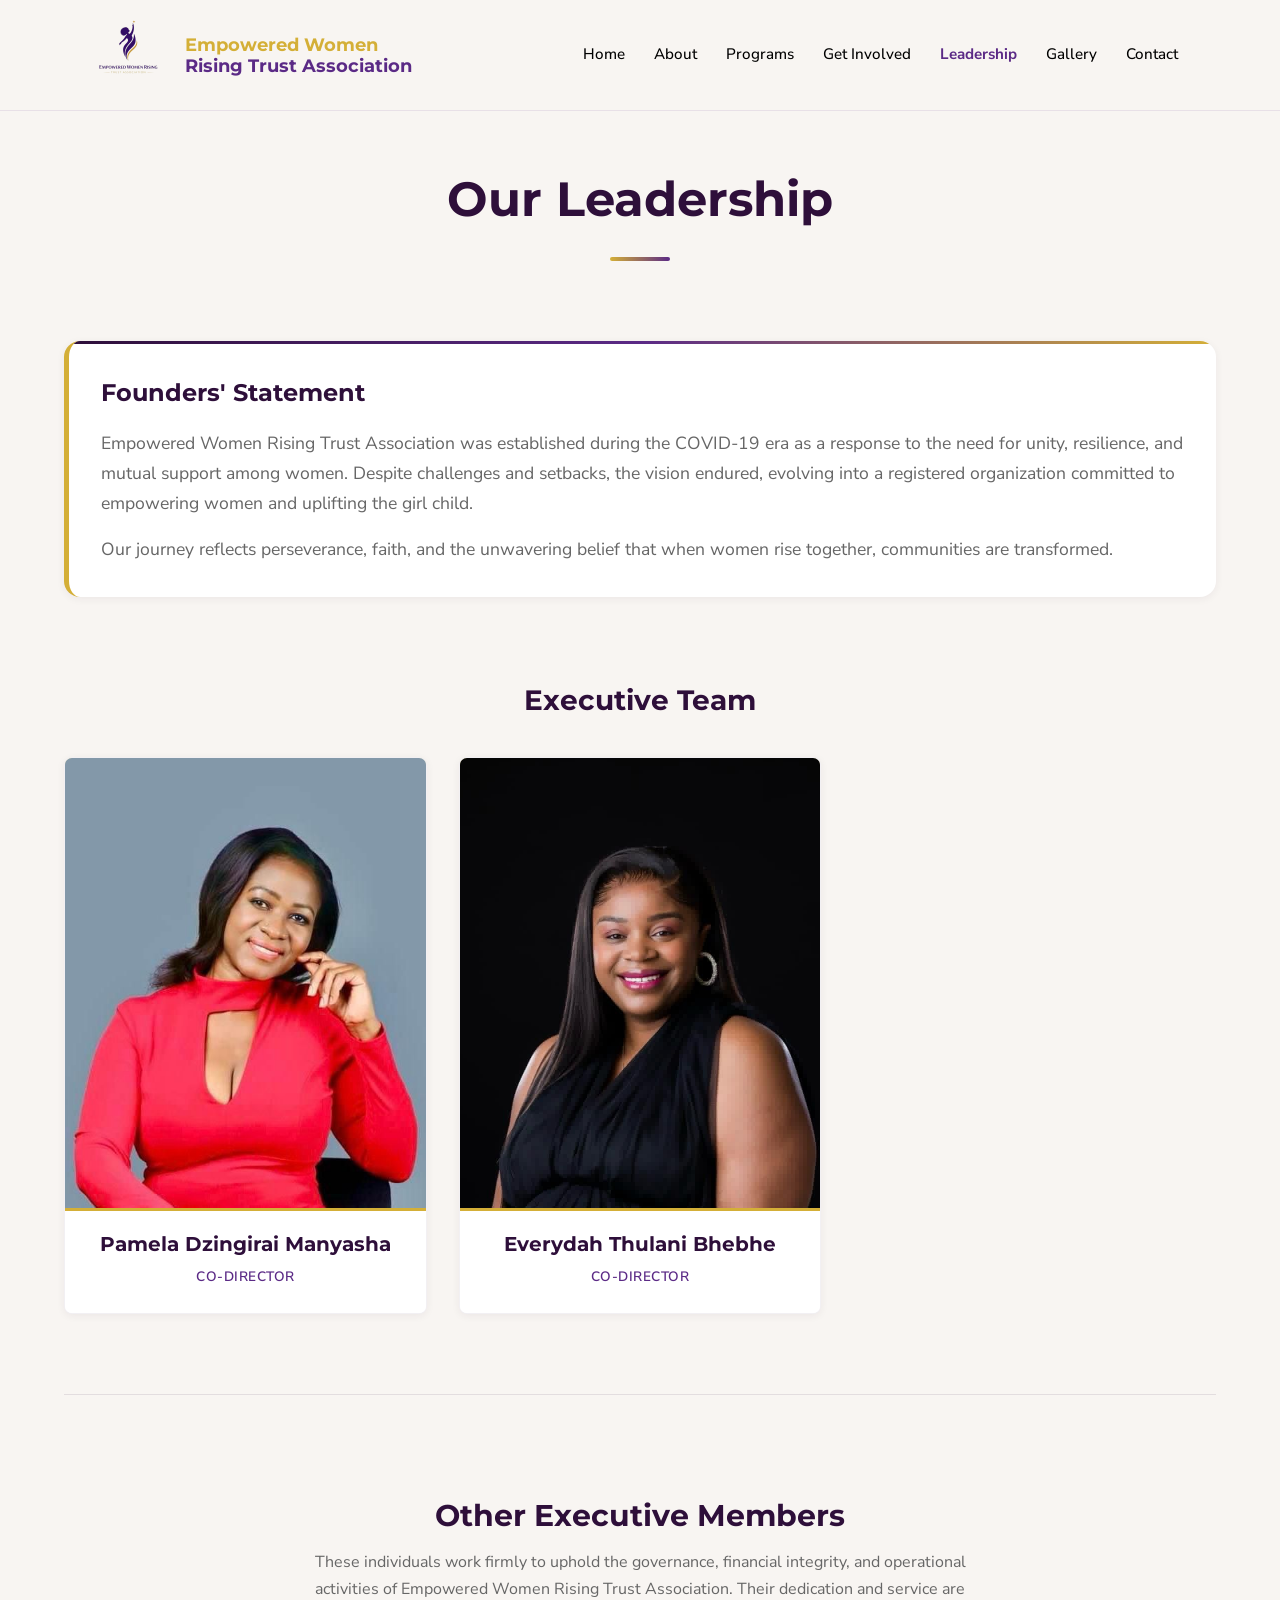
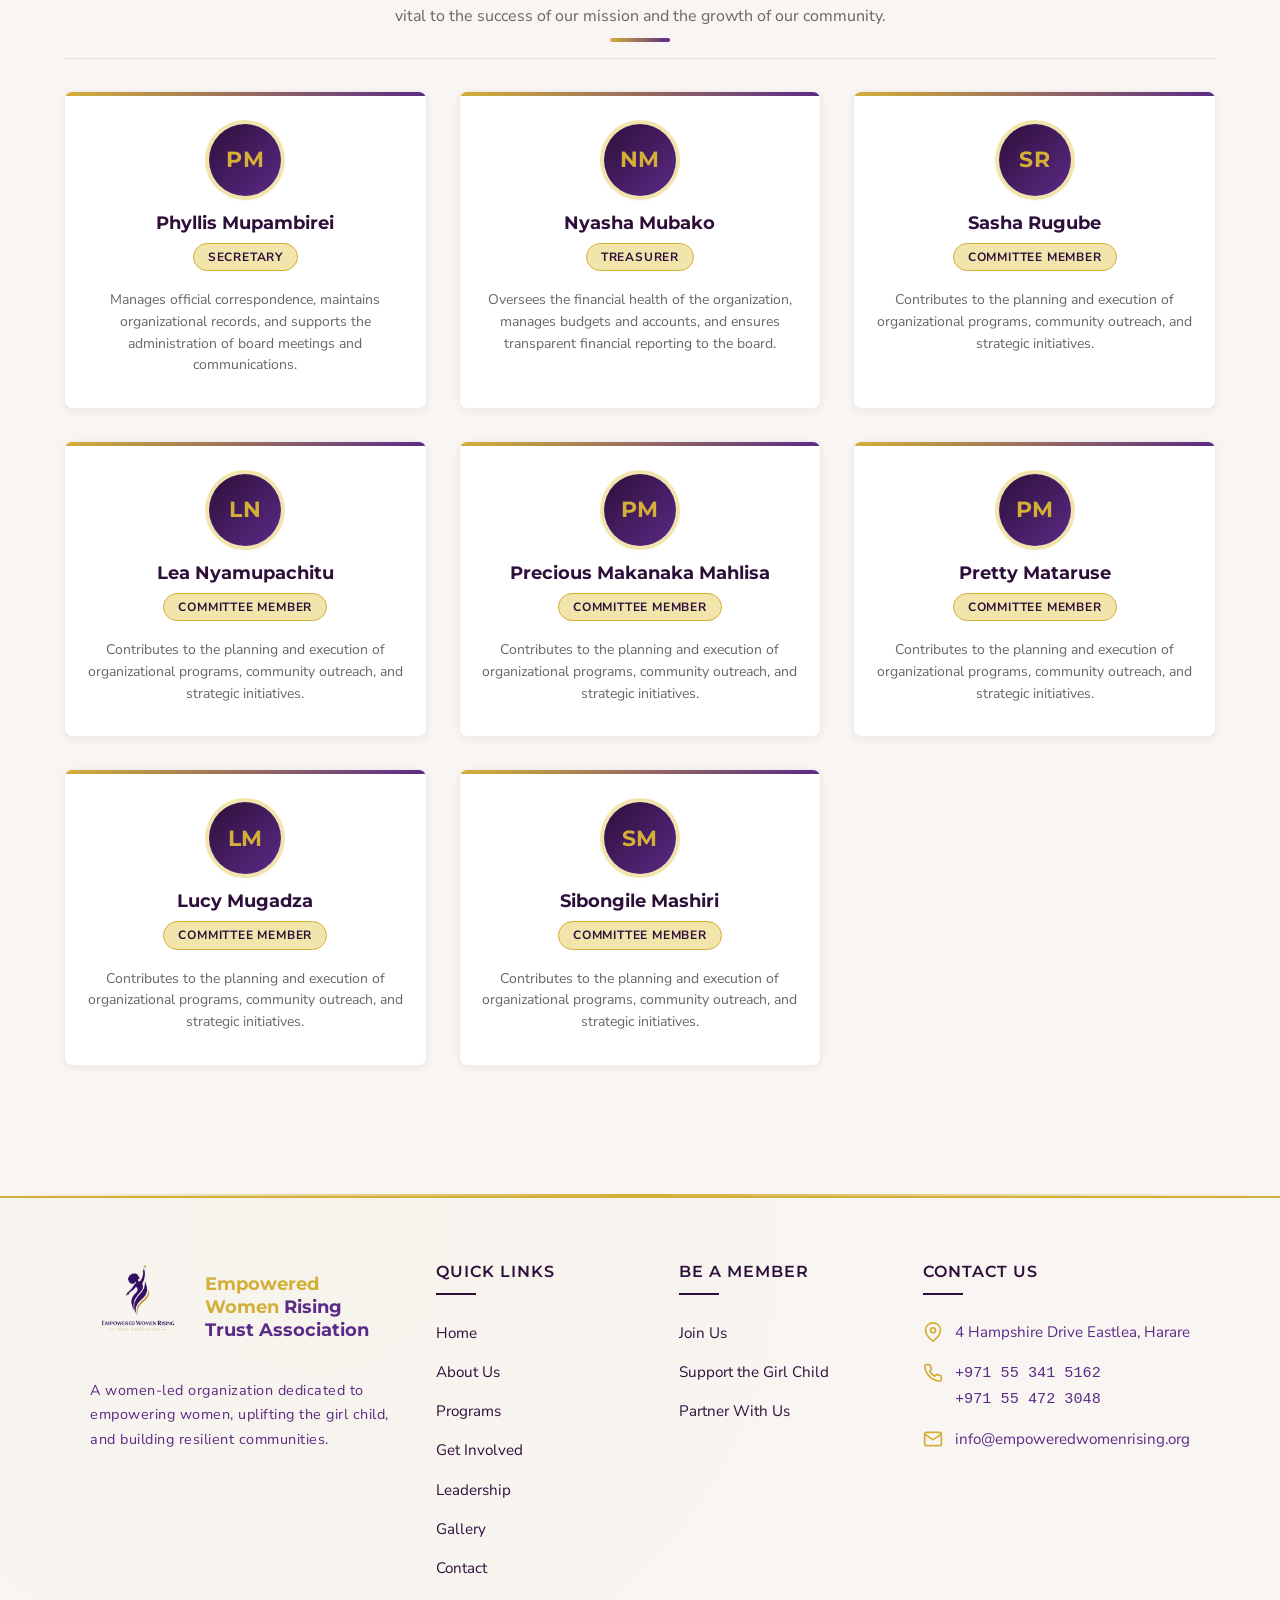
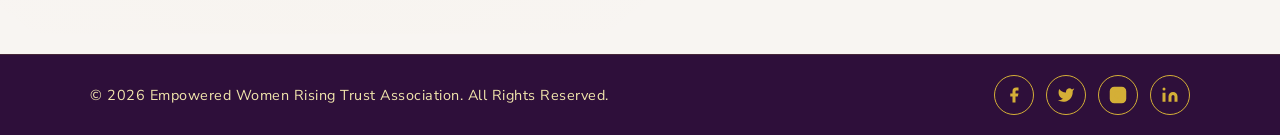
==== commit f7355ee9: "Update leadership.html - co-director" ====
--- a/leadership.html
+++ b/leadership.html
@@ -584,7 +584,7 @@
               </figure>
               <div class="profile-content">
                 <h3>Pamela Dzingirai Manyasha</h3>
-                <span class="profile-role">Chairperson</span>
+                <span class="profile-role">Co-Director</span>
                 <p class="profile-bio"></p>
               </div>
             </article>
@@ -600,7 +600,7 @@
               </figure>
               <div class="profile-content">
                 <h3>Everydah Thulani Bhebhe</h3>
-                <span class="profile-role">Vice Chairperson</span>
+                <span class="profile-role">Co-Director</span>
                 <p class="profile-bio"></p>
               </div>
             </article>
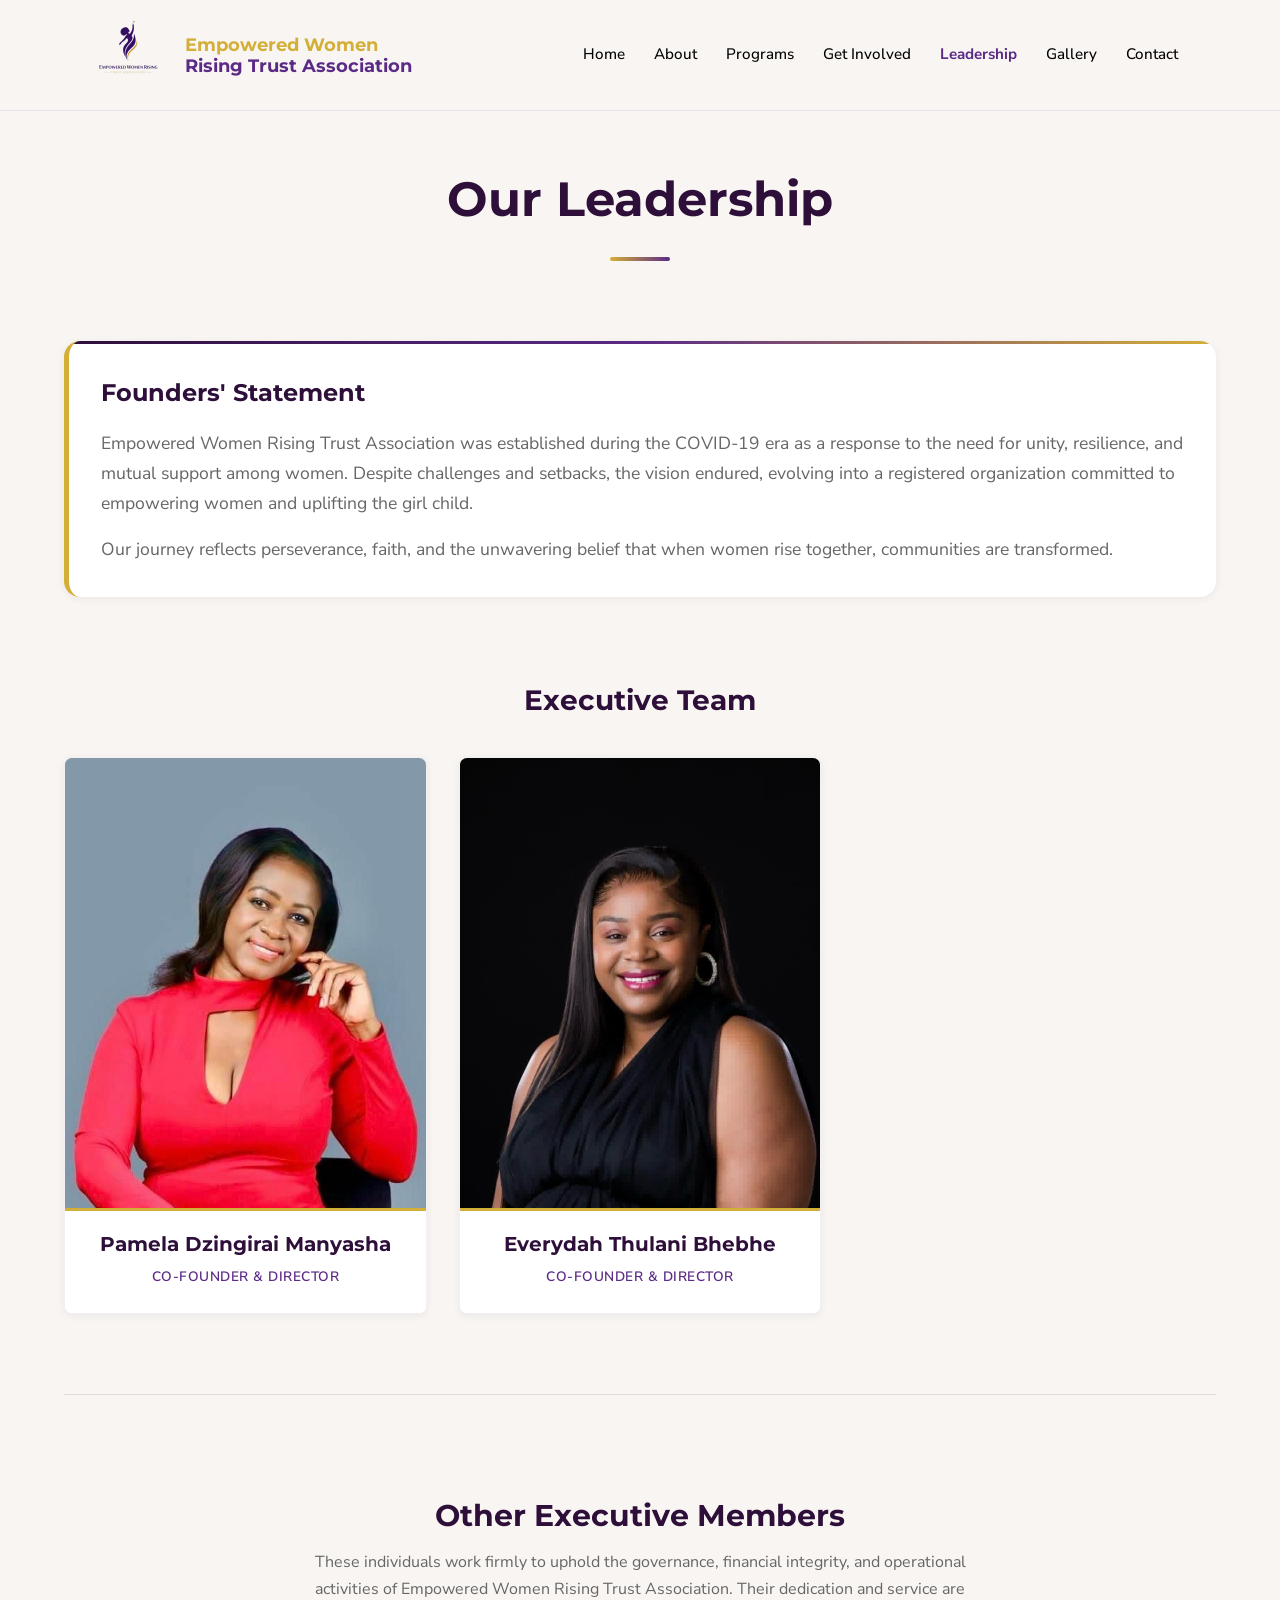
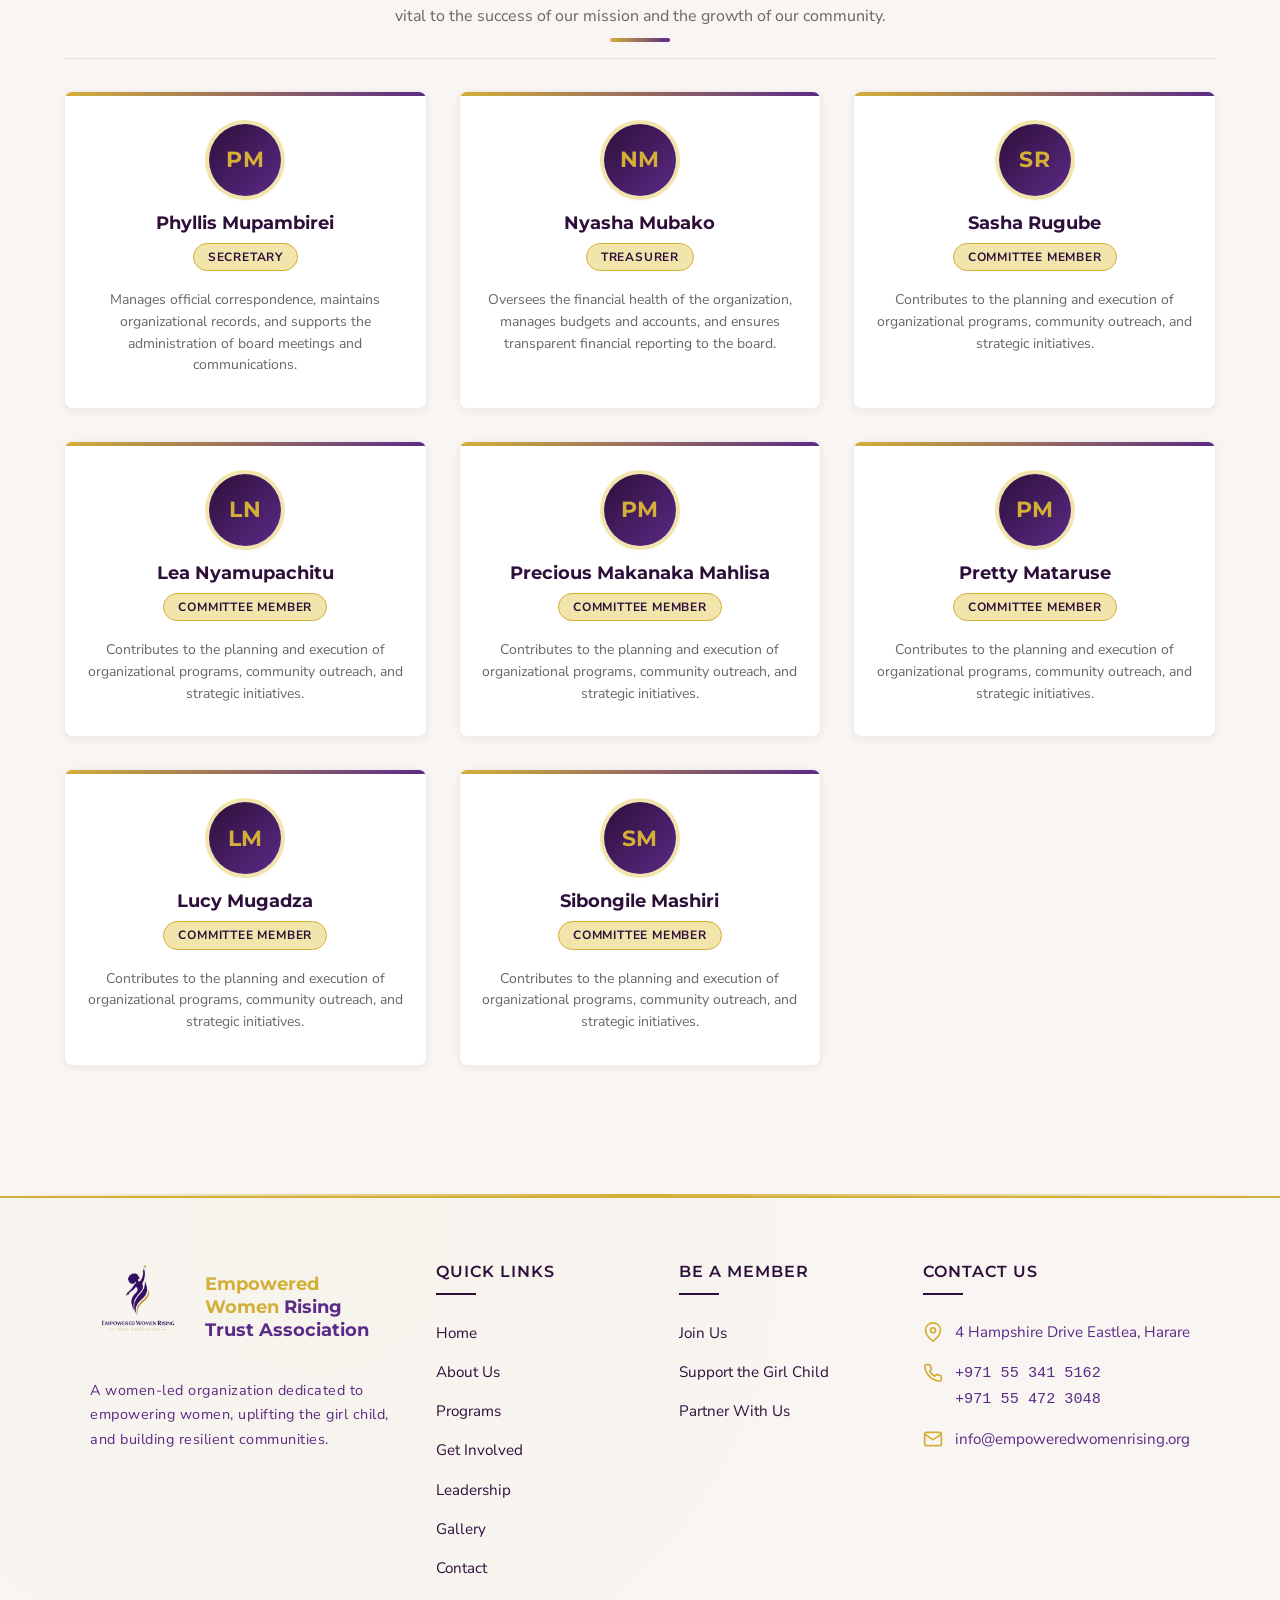
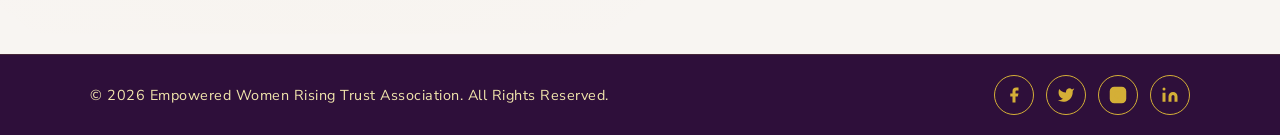
==== commit cd872b61: "Update leadership.html - co-directors" ====
--- a/leadership.html
+++ b/leadership.html
@@ -584,7 +584,7 @@
               </figure>
               <div class="profile-content">
                 <h3>Pamela Dzingirai Manyasha</h3>
-                <span class="profile-role">Co-Director</span>
+                <span class="profile-role">Co-Founder & Director</span>
                 <p class="profile-bio"></p>
               </div>
             </article>
@@ -600,7 +600,7 @@
               </figure>
               <div class="profile-content">
                 <h3>Everydah Thulani Bhebhe</h3>
-                <span class="profile-role">Co-Director</span>
+                <span class="profile-role">Co-Founder & Director</span>
                 <p class="profile-bio"></p>
               </div>
             </article>
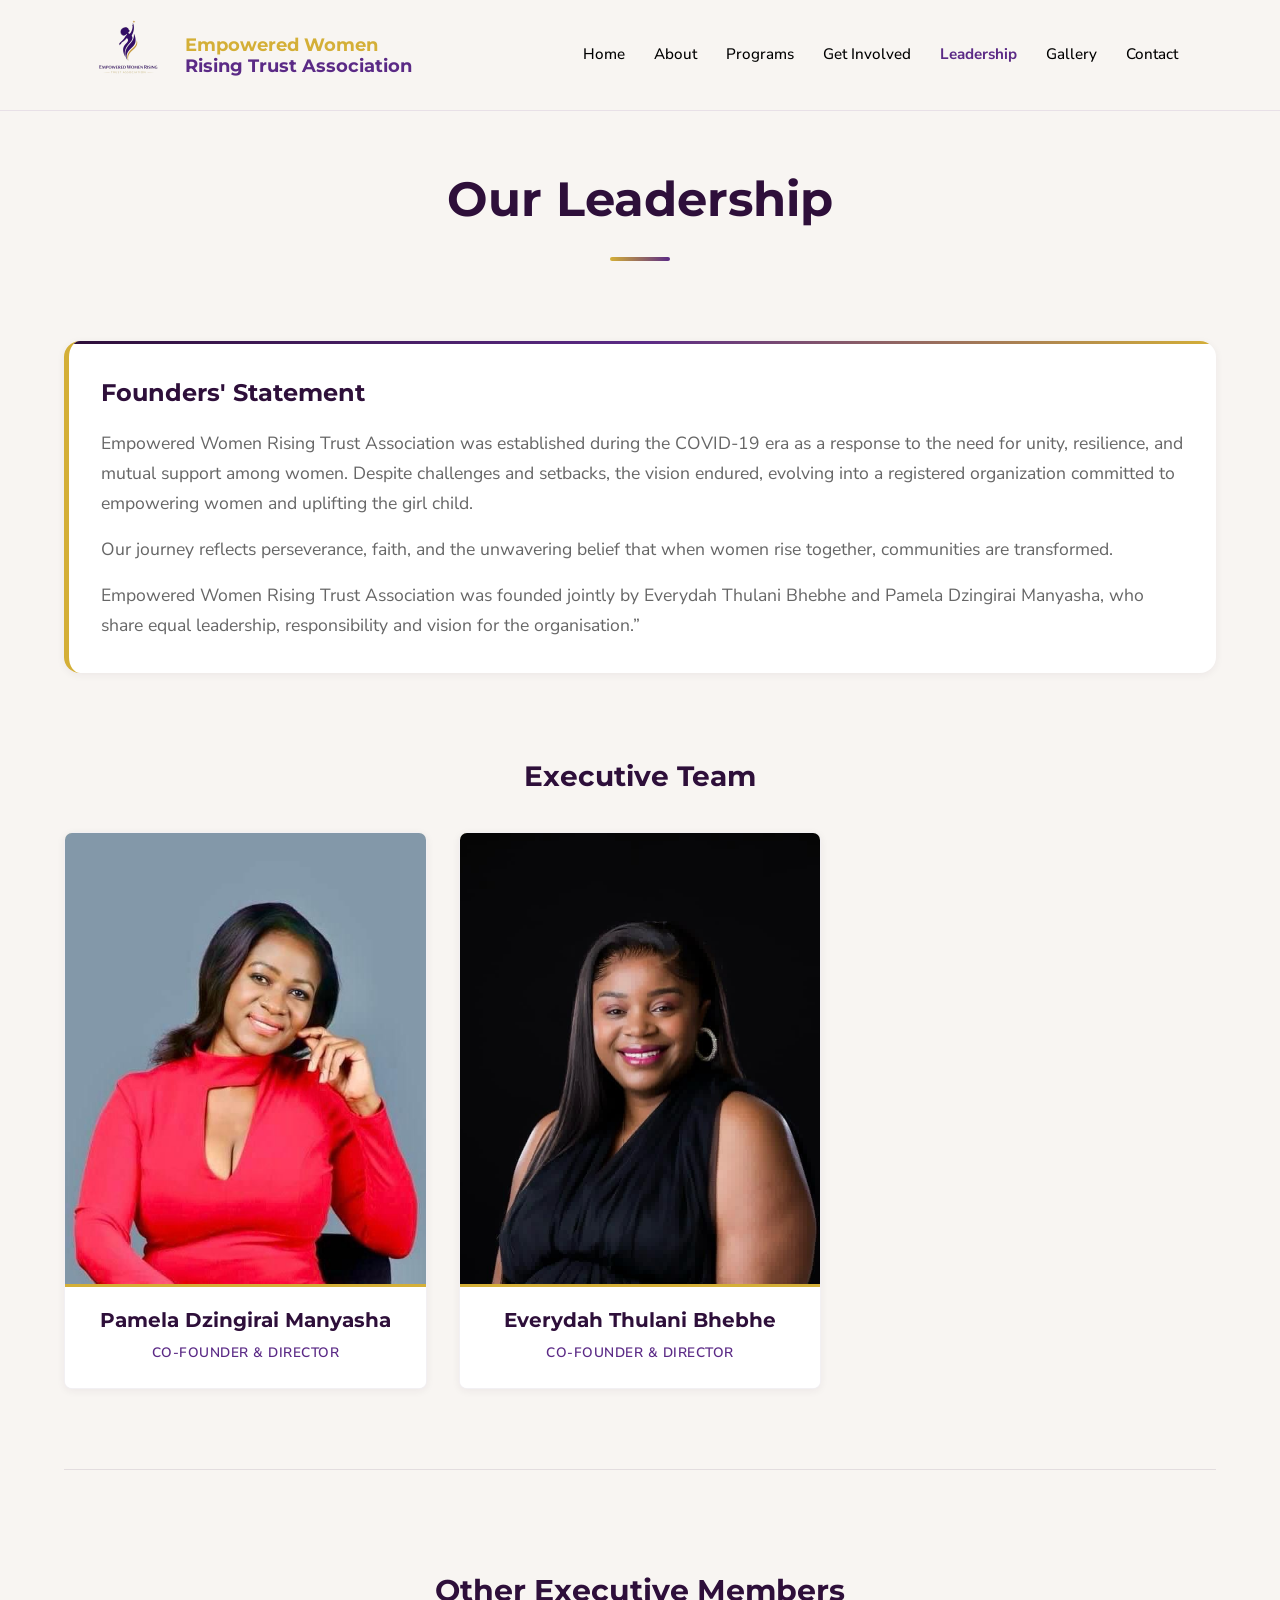
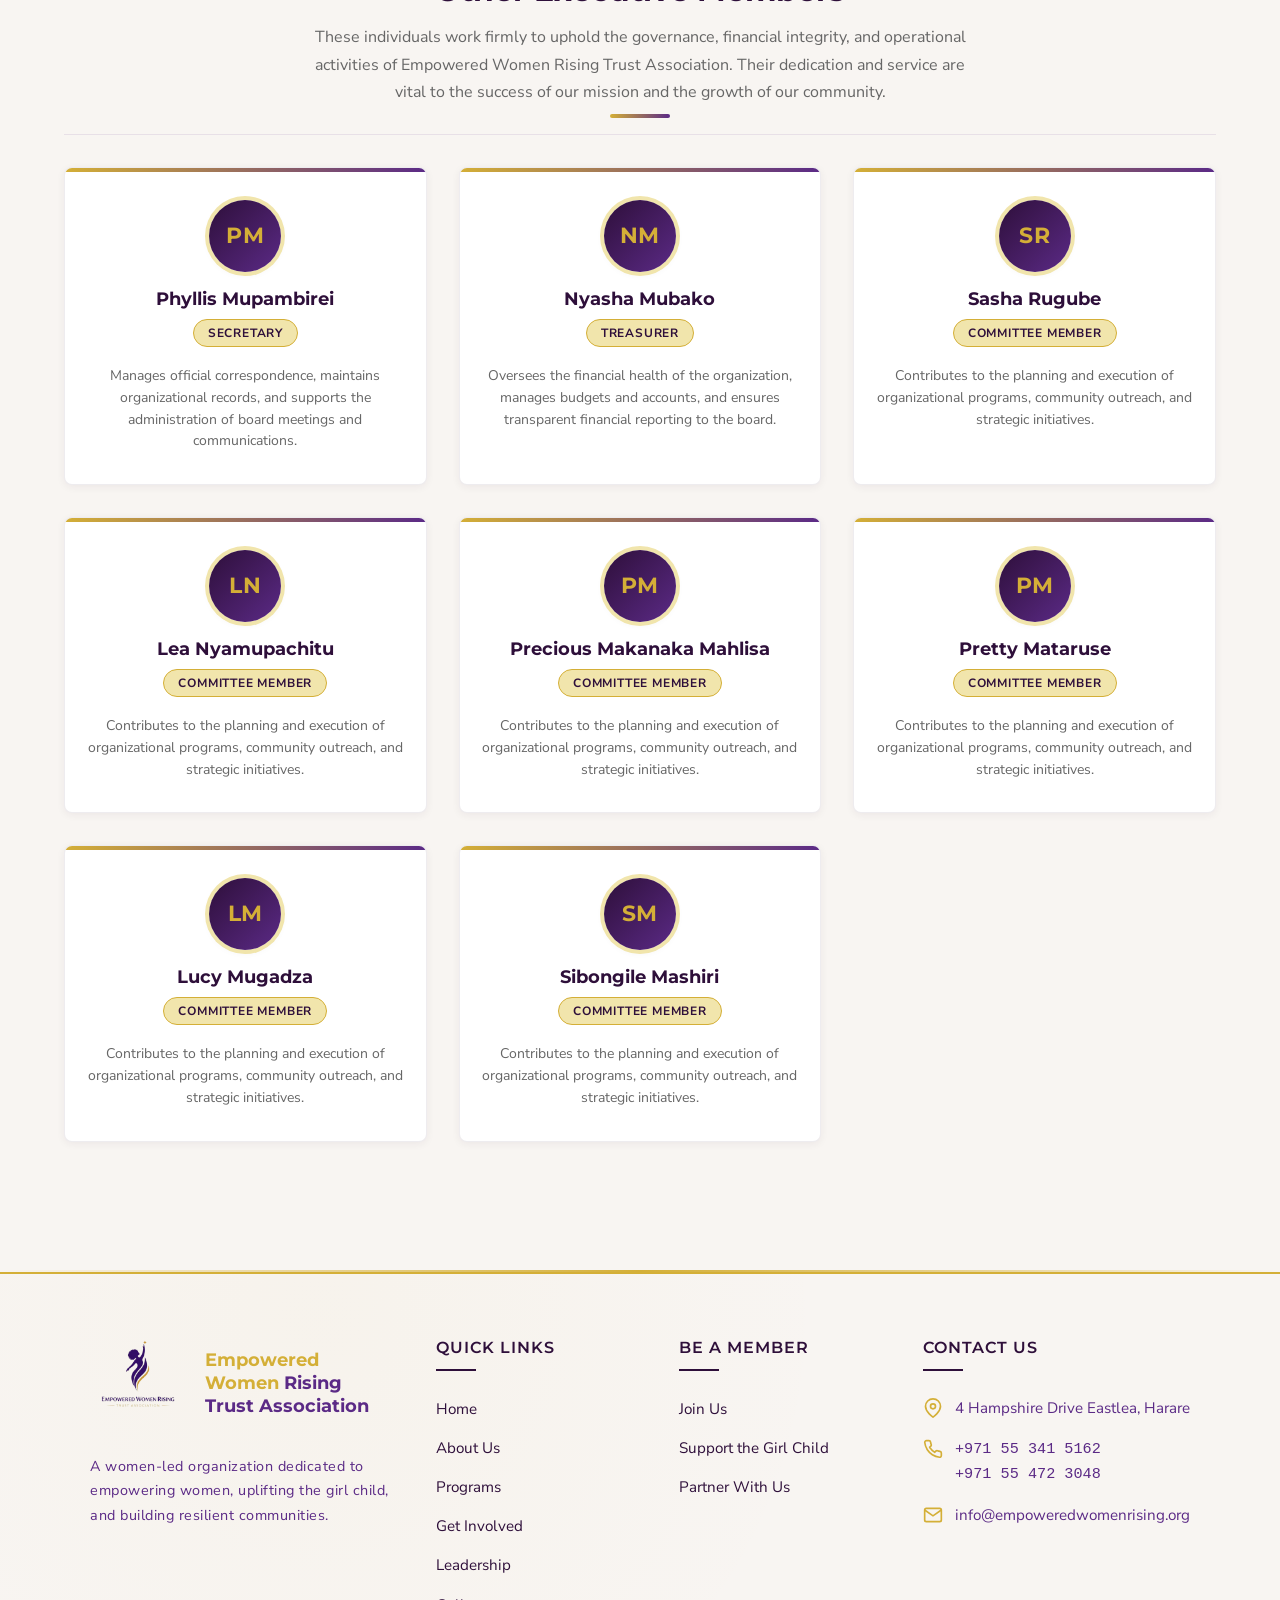
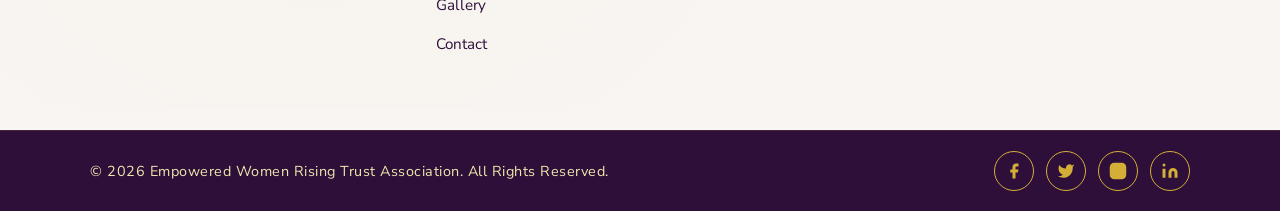
==== commit f3dd7fde: "Update leadership.html added paragragh of co-founders" ====
--- a/leadership.html
+++ b/leadership.html
@@ -565,6 +565,11 @@
           <p>
             Our journey reflects perseverance, faith, and the unwavering belief
             that when women rise together, communities are transformed.
+          </p>
+          <p>
+            Empowered Women Rising Trust Association was founded jointly by Everydah 
+            Thulani Bhebhe and Pamela Dzingirai Manyasha, who share equal leadership, 
+            responsibility and vision for the organisation.”
           </p>
         </section>
 
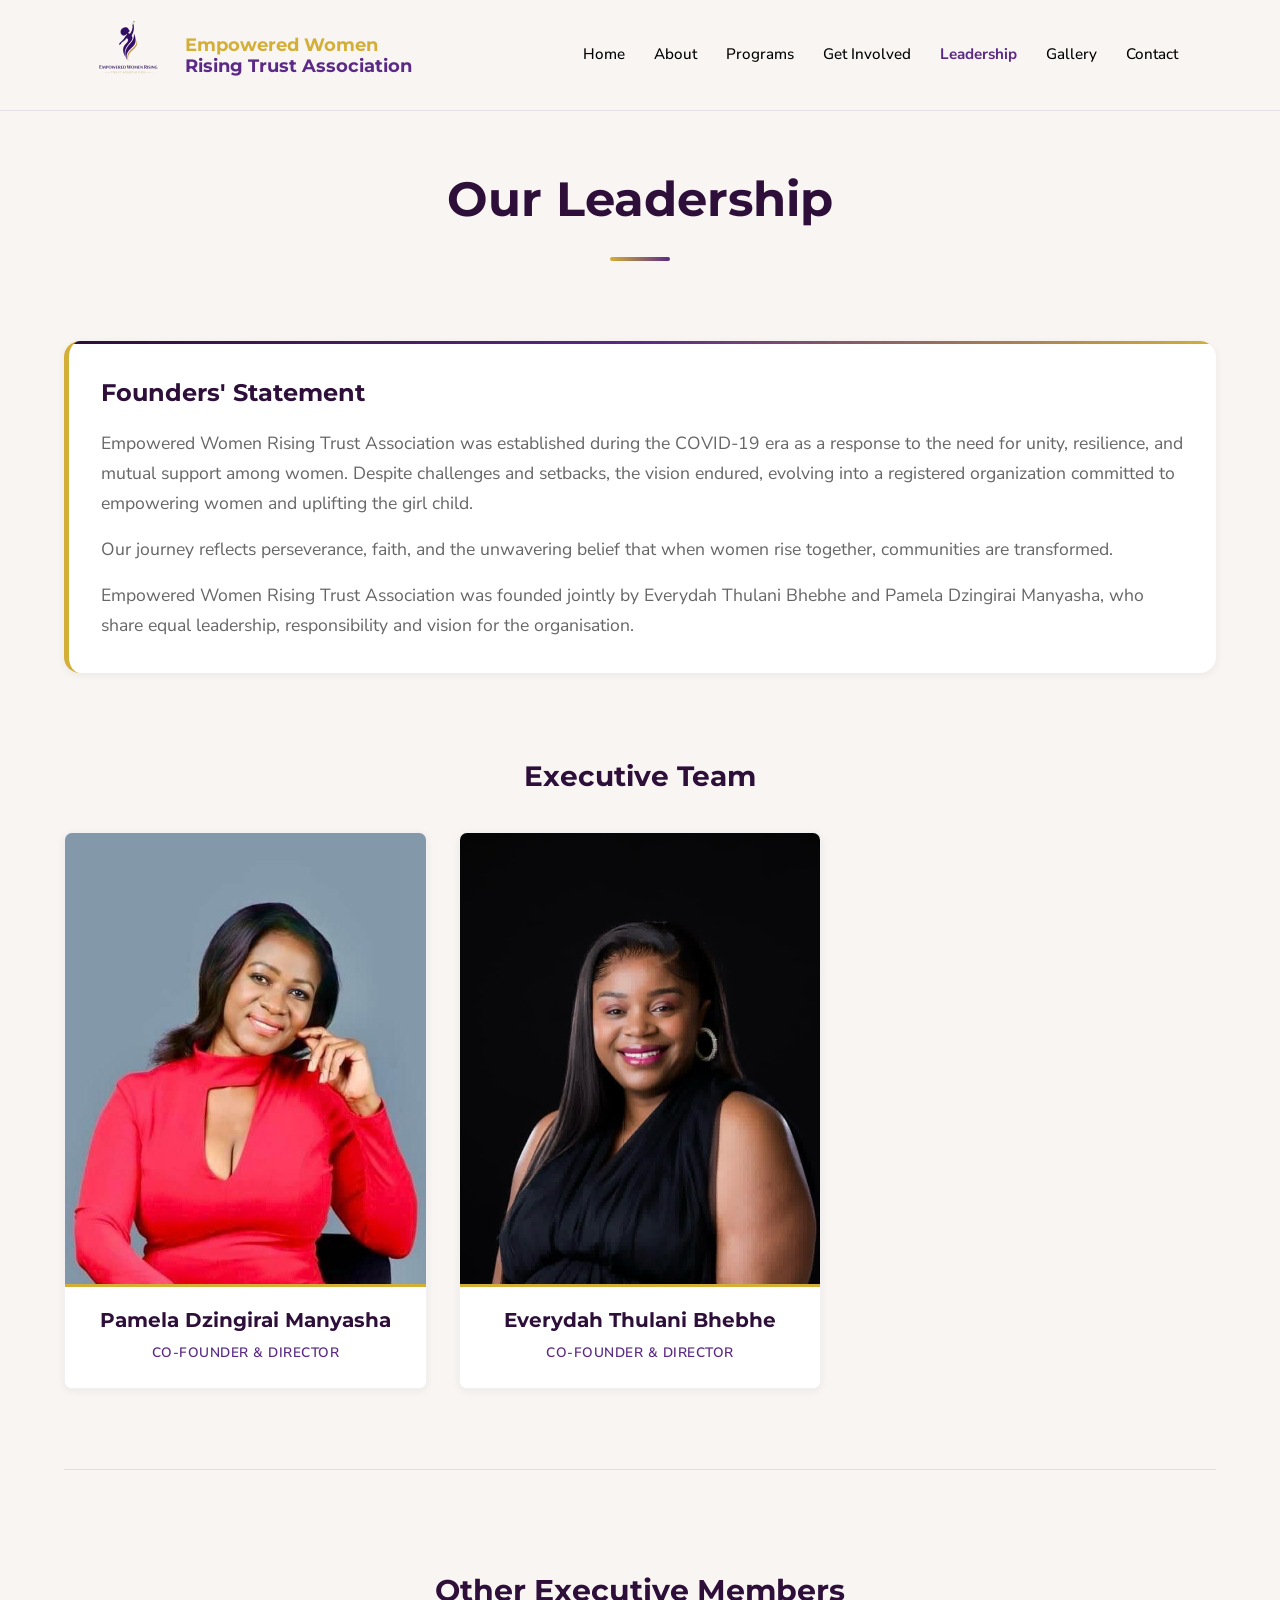
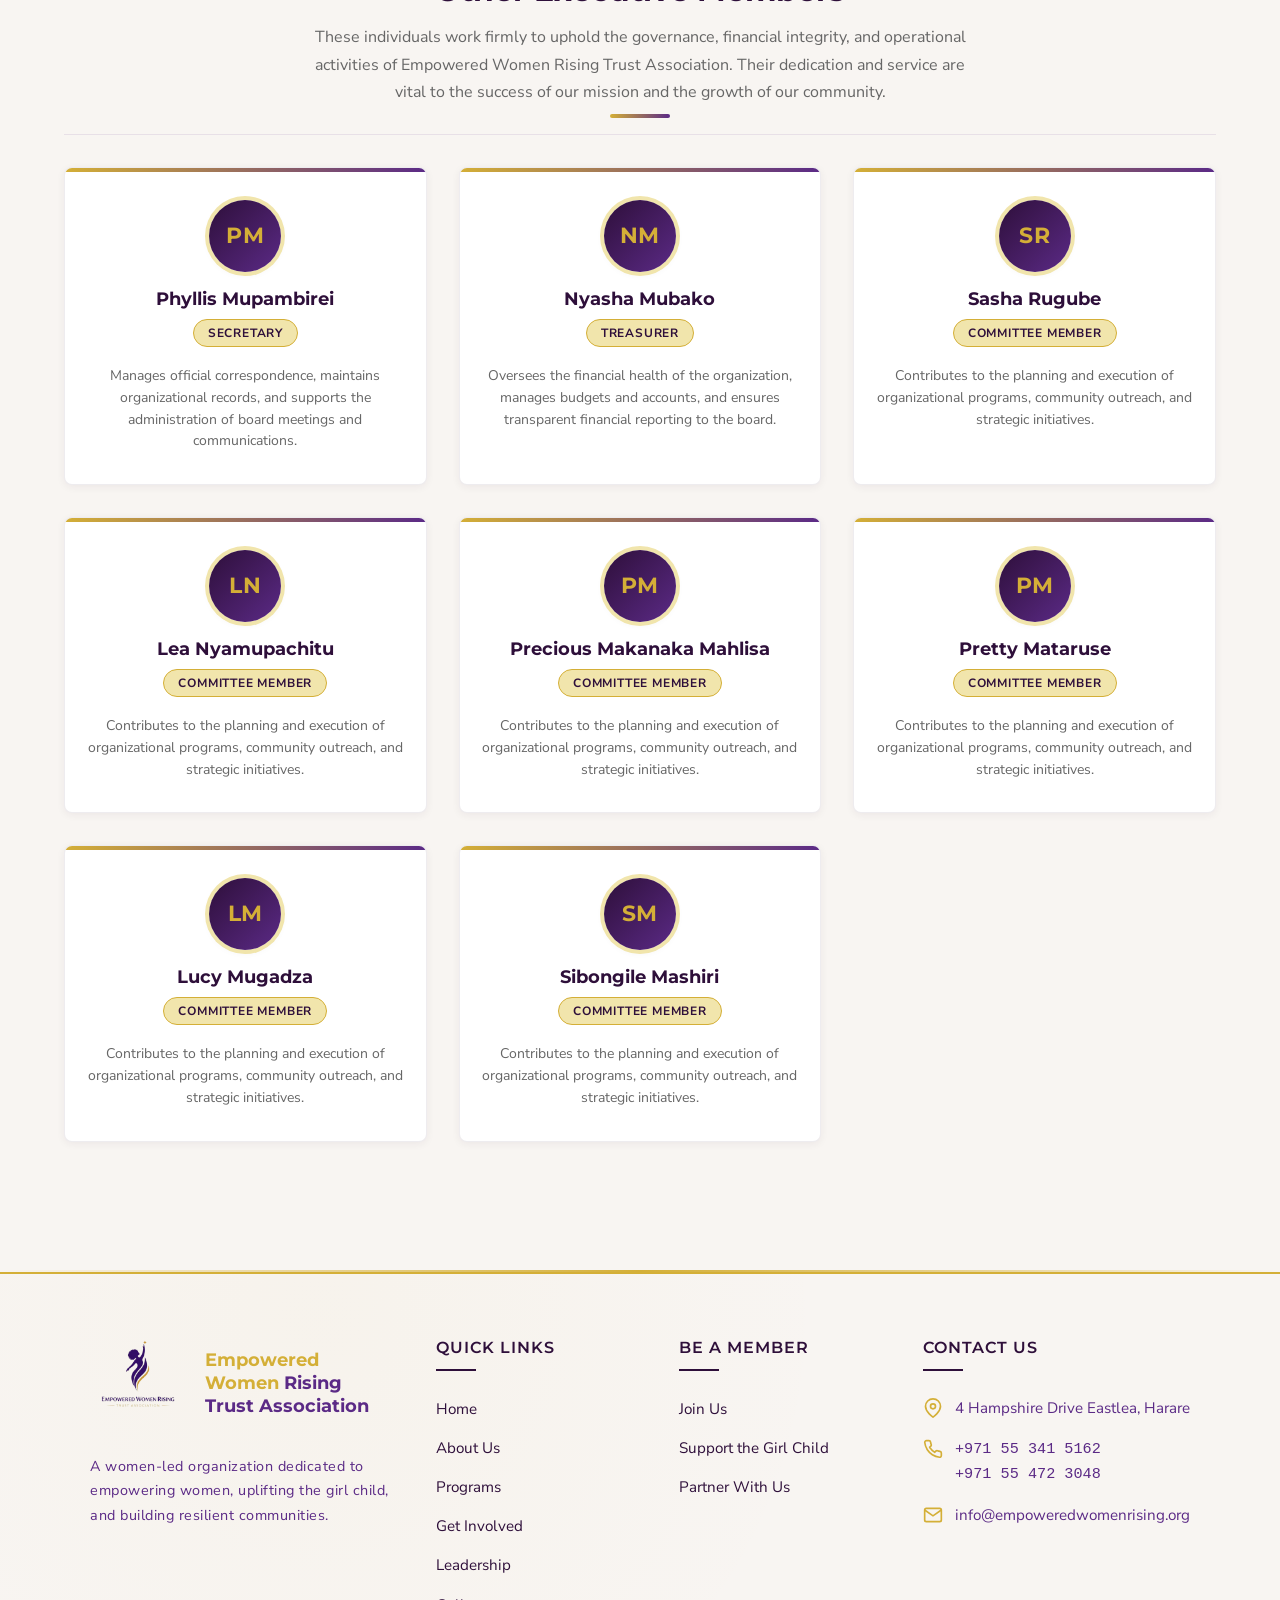
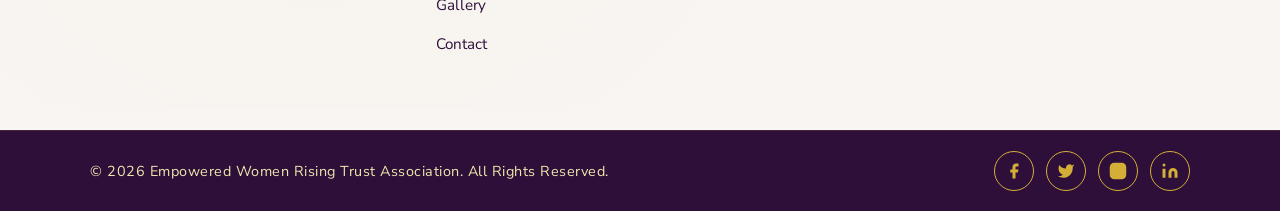
==== commit 65db98d1: "Update leadership.html added paragragh of co-founders" ====
--- a/leadership.html
+++ b/leadership.html
@@ -569,7 +569,7 @@
           <p>
             Empowered Women Rising Trust Association was founded jointly by Everydah 
             Thulani Bhebhe and Pamela Dzingirai Manyasha, who share equal leadership, 
-            responsibility and vision for the organisation.”
+            responsibility and vision for the organisation.
           </p>
         </section>
 
